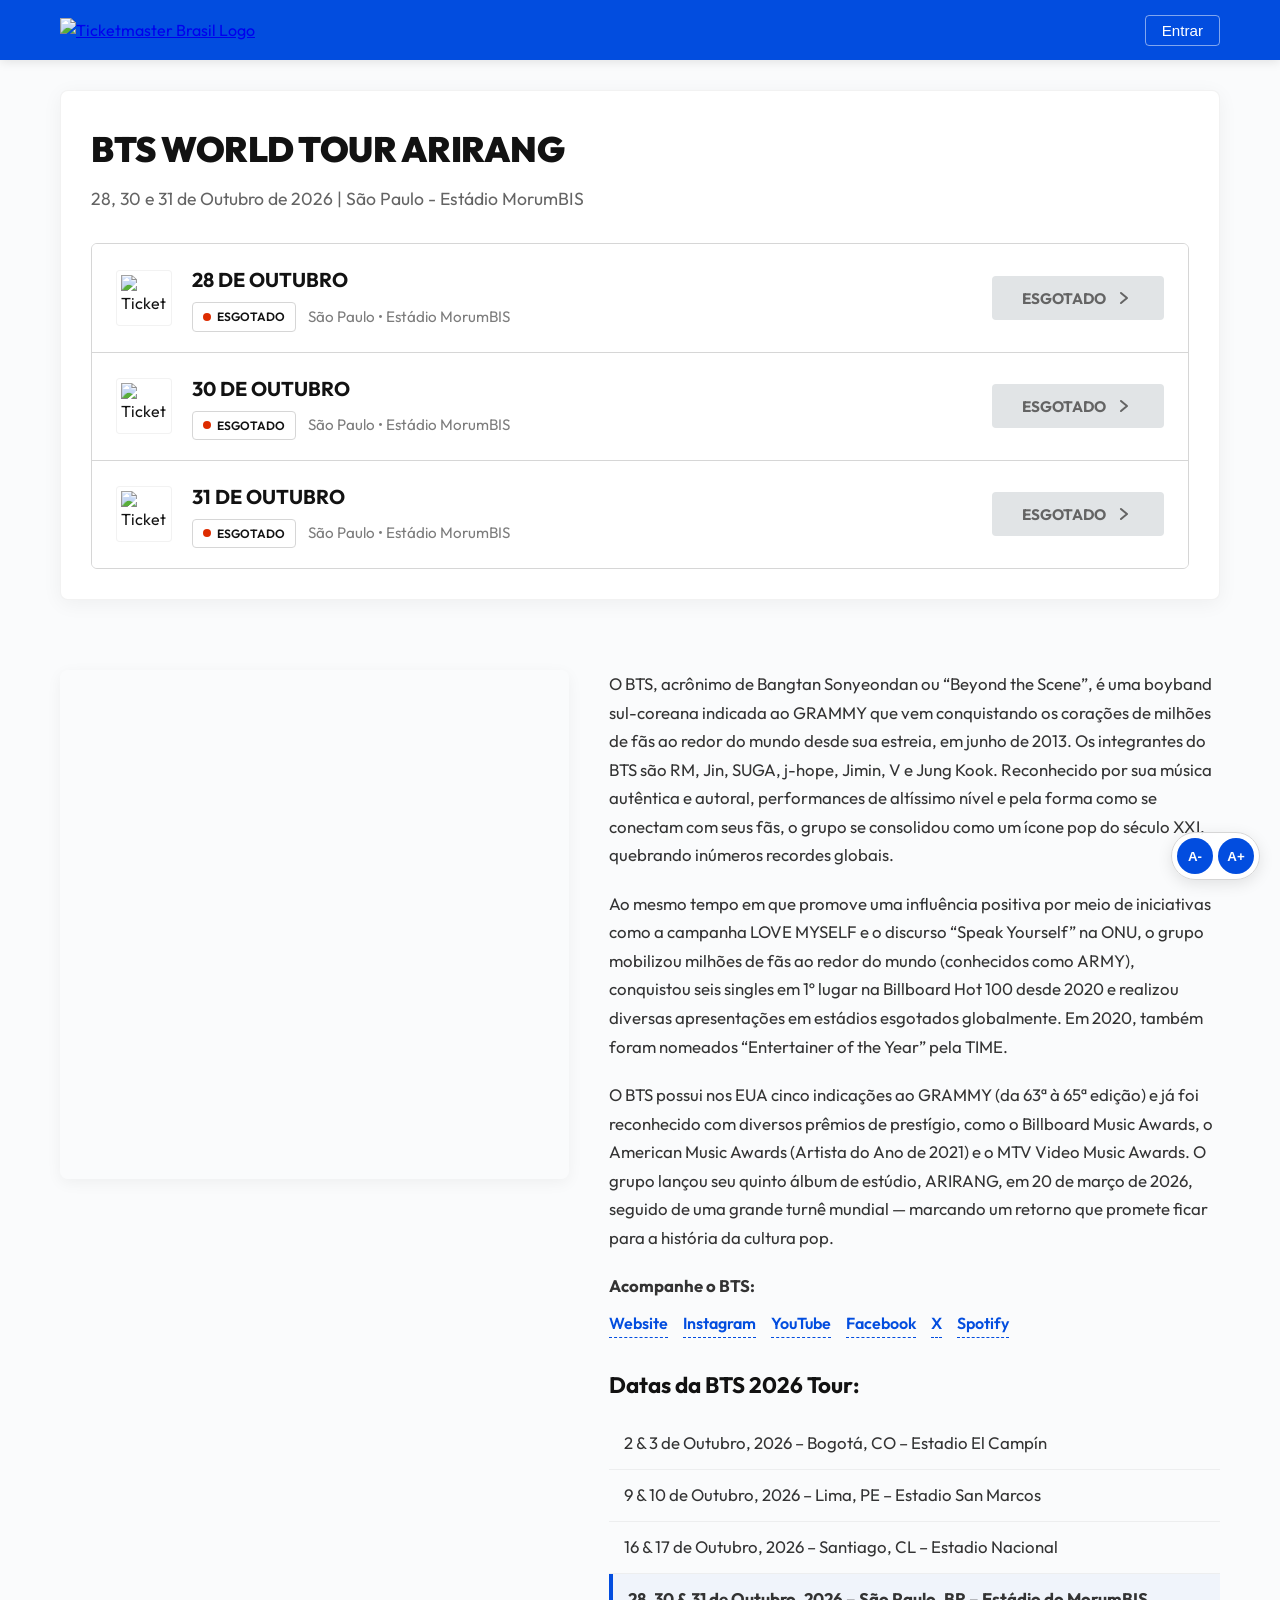
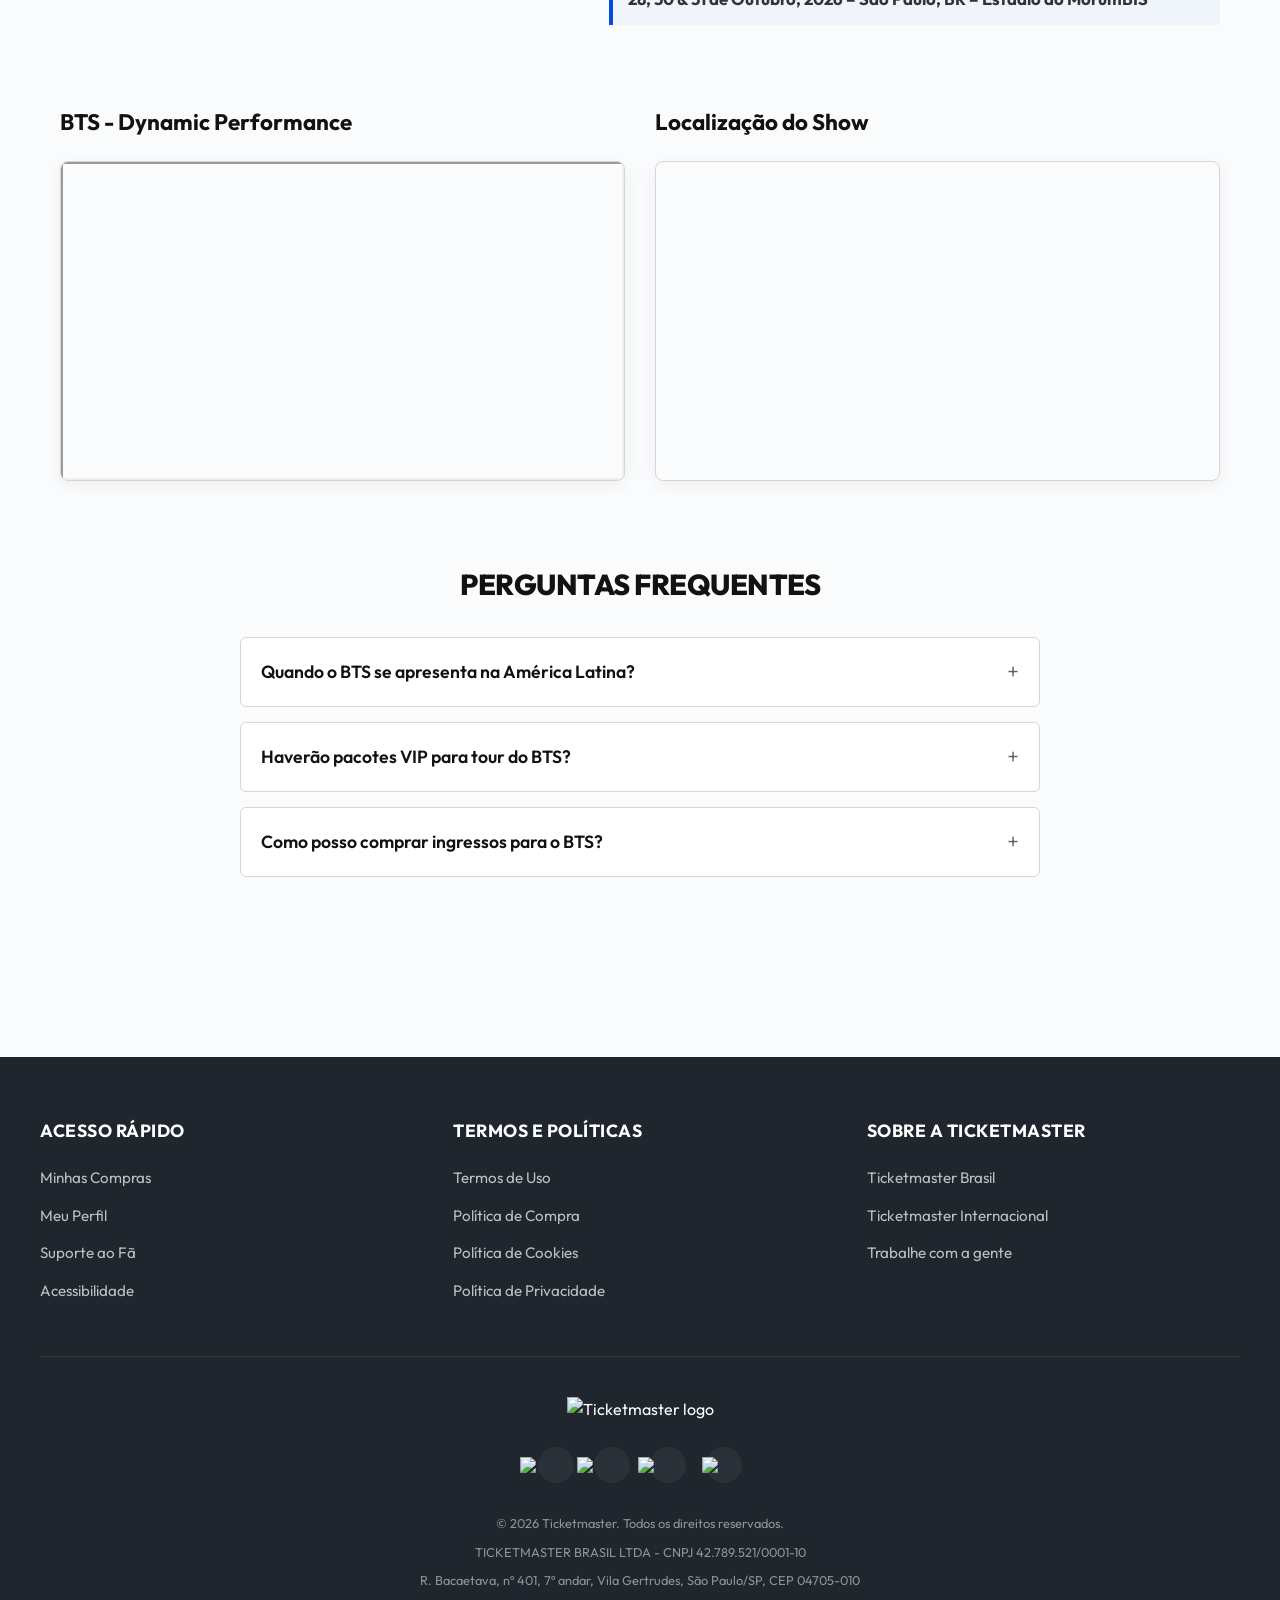
==== index.html @ 87b47aa3 "feat: clone Ticketmaster BTS Arirang page" ====
<!DOCTYPE html>
<html lang="pt">
<head>
  <meta charset="utf-8">
  <meta http-equiv="X-UA-Compatible" content="IE=edge">
  <meta name="viewport" content="width=device-width, initial-scale=1">
  <link rel="icon" sizes="196x196" href="https://cdn.getcrowder.com/images/c1ade2d9-b2d1-484a-b163-0e5509e00144-favicon-32x32.png?w=196">
  <meta name="robots" content="index,follow"/>
  <meta name="twitter:card" content="summary_large_image"/>
  <meta name="twitter:title" content="BTS WORLD TOUR ARIRANG | Ticketmaster Brasil Clone"/>
  <meta name="twitter:description" content="28, 30 e 31 de Outubro de 2026 - MorumBis, São Paulo"/>
  <meta property="og:image" content="https://cdn.getcrowder.com/images/03316baa-fac1-4f23-b152-b36a5dd1e52c-bts640x640.gif"/>
  <meta property="og:title" content="BTS WORLD TOUR ARIRANG | Ticketmaster Brasil Clone"/>
  <meta property="og:url" content="https://www.ticketmaster.com.br/event/bts-world-tour-arirang"/>
  <meta property="og:site_name" content="Ticketmaster Brasil"/>
  <meta property="og:type" content="website"/>
  <meta property="og:description" content="Compre seus ingressos para BTS WORLD TOUR ARIRANG em São Paulo. 28, 30 e 31 de Outubro de 2026."/>
  
  <title>BTS WORLD TOUR ARIRANG | Ticketmaster Brasil</title>
  
  <!-- CSS Stylesheets -->
  <link rel="stylesheet" href="styles.css">
  
  <!-- Fonts -->
  <link rel="preconnect" href="https://fonts.googleapis.com">
  <link rel="preconnect" href="https://fonts.gstatic.com" crossorigin>
  <link href="https://fonts.googleapis.com/css2?family=Outfit:wght@300;400;500;600;700;900&display=swap" rel="stylesheet">
</head>
<body id="Event">
  <!-- Skip link for accessibility -->
  <a href="#container" class="skip-link">Pular para o conteúdo principal</a>
  
  <!-- Accessibility Resizer Widget -->
  <div class="accessibility-widget" role="region" aria-label="Acessibilidade">
    <button title="Diminuir texto" id="decreaseFontSize" aria-label="Diminuir tamanho da fonte">A-</button>
    <button title="Aumentar texto" id="increaseFontSize" aria-label="Aumentar tamanho da fonte">A+</button>
  </div>

  <!-- Header -->
  <header class="navbar-header">
    <nav class="navbar" role="navigation">
      <div class="navbar-container">
        <a class="navbar-logo-link" href="/">
          <img class="logo-light" src="https://cdn.getcrowder.com/images/46b77c52-6acd-425b-985f-c036a9dcbf90-ticketmaster.svg?w=300" alt="Ticketmaster Brasil Logo">
        </a>
        
        <div class="user-menu">
          <button id="login_button" class="btn-login" aria-label="Login">Entrar</button>
        </div>
      </div>
    </nav>
  </header>

  <!-- Main Container -->
  <main id="container" class="main-content">
    <div class="event-wrapper">
      
      <!-- Event Hero Banner -->
      <section class="event-banner" aria-label="Banner do Evento">
        <picture>
          <source media="(max-width: 768px)" srcset="https://cdn.getcrowder.com/images/dff8e041-b489-44d5-bbad-49411dbba93a-bts768x768.gif">
          <img class="hero-image" src="https://cdn.getcrowder.com/images/1cc6881c-8a6d-4c11-9b42-d0122e737e45-bts1920x720landing.gif" alt="BTS WORLD TOUR ARIRANG Banner" loading="eager">
        </picture>
      </section>

      <!-- Ticket purchase section -->
      <section class="ticket-purchase-container" aria-label="Ingressos do Evento">
        <div class="ticket-box">
          <h1 class="event-main-title">BTS WORLD TOUR ARIRANG</h1>
          <p class="event-sub-details">28, 30 e 31 de Outubro de 2026 | São Paulo - Estádio MorumBIS</p>
          
          <div class="tmpe-container">
            <!-- Desktop tickets view -->
            <div class="tmpe-desktop-view">
              <!-- Show 28 Oct -->
              <div class="tmpe-ticket-item">
                <div class="tmpe-logo-container">
                  <img class="tmpe-logo-img" src="https://prod-assets.tmlat.com/Tk_general_c73b9c007f.svg" alt="Ticketmaster logo">
                </div>
                <div class="tmpe-info-container">
                  <h2 class="tmpe-ticket-title">28 DE OUTUBRO</h2>
                  <div class="tmpe-status-container">
                    <span class="tmpe-status-badge badge-soldout">
                      <span class="tmpe-status-dot dot-soldout"></span>
                      Esgotado
                    </span>
                    <span class="tmpe-date-text">São Paulo • Estádio MorumBIS</span>
                  </div>
                </div>
                <button class="tmpe-link-details btn-soldout" data-date="28 de Outubro">
                  ESGOTADO
                  <svg width="20" height="20" viewBox="0 0 20 20" fill="none" stroke="currentColor">
                    <polyline points="7 5 13 10 7 15" stroke-width="2" stroke-linecap="round" stroke-linejoin="round"/>
                  </svg>
                </button>
              </div>

              <!-- Show 30 Oct -->
              <div class="tmpe-ticket-item">
                <div class="tmpe-logo-container">
                  <img class="tmpe-logo-img" src="https://prod-assets.tmlat.com/Tk_general_c73b9c007f.svg" alt="Ticketmaster logo">
                </div>
                <div class="tmpe-info-container">
                  <h2 class="tmpe-ticket-title">30 DE OUTUBRO</h2>
                  <div class="tmpe-status-container">
                    <span class="tmpe-status-badge badge-soldout">
                      <span class="tmpe-status-dot dot-soldout"></span>
                      Esgotado
                    </span>
                    <span class="tmpe-date-text">São Paulo • Estádio MorumBIS</span>
                  </div>
                </div>
                <button class="tmpe-link-details btn-soldout" data-date="30 de Outubro">
                  ESGOTADO
                  <svg width="20" height="20" viewBox="0 0 20 20" fill="none" stroke="currentColor">
                    <polyline points="7 5 13 10 7 15" stroke-width="2" stroke-linecap="round" stroke-linejoin="round"/>
                  </svg>
                </button>
              </div>

              <!-- Show 31 Oct -->
              <div class="tmpe-ticket-item">
                <div class="tmpe-logo-container">
                  <img class="tmpe-logo-img" src="https://prod-assets.tmlat.com/Tk_general_c73b9c007f.svg" alt="Ticketmaster logo">
                </div>
                <div class="tmpe-info-container">
                  <h2 class="tmpe-ticket-title">31 DE OUTUBRO</h2>
                  <div class="tmpe-status-container">
                    <span class="tmpe-status-badge badge-soldout">
                      <span class="tmpe-status-dot dot-soldout"></span>
                      Esgotado
                    </span>
                    <span class="tmpe-date-text">São Paulo • Estádio MorumBIS</span>
                  </div>
                </div>
                <button class="tmpe-link-details btn-soldout" data-date="31 de Outubro">
                  ESGOTADO
                  <svg width="20" height="20" viewBox="0 0 20 20" fill="none" stroke="currentColor">
                    <polyline points="7 5 13 10 7 15" stroke-width="2" stroke-linecap="round" stroke-linejoin="round"/>
                  </svg>
                </button>
              </div>
            </div>

            <!-- Mobile tickets view -->
            <div class="tmpe-mobile-view">
              <!-- Show 28 Oct -->
              <div class="tmpe-ticket-item">
                <a class="tmpe-ticket-link" href="#" data-date="28 de Outubro">
                  <div class="tmpe-logo-container">
                    <img class="tmpe-logo-img" src="https://prod-assets.tmlat.com/Tk_general_c73b9c007f.svg" alt="Ticketmaster logo">
                  </div>
                  <div class="tmpe-info-container">
                    <h2 class="tmpe-ticket-title">28 DE OUTUBRO</h2>
                    <div class="tmpe-status-container">
                      <span class="tmpe-date-text">São Paulo • Estádio MorumBIS</span>
                      <span class="tmpe-status-badge badge-soldout">
                        <span class="tmpe-status-dot dot-soldout"></span>
                        Esgotado
                      </span>
                    </div>
                  </div>
                  <div class="tmpe-link-mobile">
                    <svg width="24" height="24" viewBox="0 0 24 24" fill="none" stroke="white" stroke-width="2" stroke-linecap="round" stroke-linejoin="round">
                      <polyline points="9 18 15 12 9 6"/>
                    </svg>
                  </div>
                </a>
              </div>

              <!-- Show 30 Oct -->
              <div class="tmpe-ticket-item">
                <a class="tmpe-ticket-link" href="#" data-date="30 de Outubro">
                  <div class="tmpe-logo-container">
                    <img class="tmpe-logo-img" src="https://prod-assets.tmlat.com/Tk_general_c73b9c007f.svg" alt="Ticketmaster logo">
                  </div>
                  <div class="tmpe-info-container">
                    <h2 class="tmpe-ticket-title">30 DE OUTUBRO</h2>
                    <div class="tmpe-status-container">
                      <span class="tmpe-date-text">São Paulo • Estádio MorumBIS</span>
                      <span class="tmpe-status-badge badge-soldout">
                        <span class="tmpe-status-dot dot-soldout"></span>
                        Esgotado
                      </span>
                    </div>
                  </div>
                  <div class="tmpe-link-mobile">
                    <svg width="24" height="24" viewBox="0 0 24 24" fill="none" stroke="white" stroke-width="2" stroke-linecap="round" stroke-linejoin="round">
                      <polyline points="9 18 15 12 9 6"/>
                    </svg>
                  </div>
                </a>
              </div>

              <!-- Show 31 Oct -->
              <div class="tmpe-ticket-item">
                <a class="tmpe-ticket-link" href="#" data-date="31 de Outubro">
                  <div class="tmpe-logo-container">
                    <img class="tmpe-logo-img" src="https://prod-assets.tmlat.com/Tk_general_c73b9c007f.svg" alt="Ticketmaster logo">
                  </div>
                  <div class="tmpe-info-container">
                    <h2 class="tmpe-ticket-title">31 DE OUTUBRO</h2>
                    <div class="tmpe-status-container">
                      <span class="tmpe-date-text">São Paulo • Estádio MorumBIS</span>
                      <span class="tmpe-status-badge badge-soldout">
                        <span class="tmpe-status-dot dot-soldout"></span>
                        Esgotado
                      </span>
                    </div>
                  </div>
                  <div class="tmpe-link-mobile">
                    <svg width="24" height="24" viewBox="0 0 24 24" fill="none" stroke="white" stroke-width="2" stroke-linecap="round" stroke-linejoin="round">
                      <polyline points="9 18 15 12 9 6"/>
                    </svg>
                  </div>
                </a>
              </div>
            </div>
          </div>
        </div>
      </section>

      <!-- Event description & secondary banner -->
      <section class="event-details-section">
        <div class="details-content-grid">
          <!-- BTS Banner Illustration -->
          <div class="details-banner-wrapper">
            <picture>
              <source media="(max-width: 768px)" srcset="https://cdn.getcrowder.com/images/f943d2cc-4b9e-4939-835b-0176908ae260-btsmobile.png">
              <img class="details-banner-img" src="https://cdn.getcrowder.com/images/b9865031-e0ec-42c0-8fd3-08d3c72d817d-btsdesktop.png" alt="BTS Promotion Graphic" loading="lazy">
            </picture>
          </div>
          
          <!-- Text Biography Section -->
          <div class="details-bio-wrapper">
            <p>O BTS, acrônimo de Bangtan Sonyeondan ou “Beyond the Scene”, é uma boyband sul-coreana indicada ao GRAMMY que vem conquistando os corações de milhões de fãs ao redor do mundo desde sua estreia, em junho de 2013. Os integrantes do BTS são RM, Jin, SUGA, j-hope, Jimin, V e Jung Kook. Reconhecido por sua música autêntica e autoral, performances de altíssimo nível e pela forma como se conectam com seus fãs, o grupo se consolidou como um ícone pop do século XXI, quebrando inúmeros recordes globais.</p>
            <p>Ao mesmo tempo em que promove uma influência positiva por meio de iniciativas como a campanha LOVE MYSELF e o discurso “Speak Yourself” na ONU, o grupo mobilizou milhões de fãs ao redor do mundo (conhecidos como ARMY), conquistou seis singles em 1º lugar na Billboard Hot 100 desde 2020 e realizou diversas apresentações em estádios esgotados globalmente. Em 2020, também foram nomeados “Entertainer of the Year” pela TIME.</p>
            <p>O BTS possui nos EUA cinco indicações ao GRAMMY (da 63ª à 65ª edição) e já foi reconhecido com diversos prêmios de prestígio, como o Billboard Music Awards, o American Music Awards (Artista do Ano de 2021) e o MTV Video Music Awards. O grupo lançou seu quinto álbum de estúdio, ARIRANG, em 20 de março de 2026, seguido de uma grande turnê mundial — marcando um retorno que promete ficar para a história da cultura pop.</p>
            
            <p class="social-links-title"><strong>Acompanhe o BTS:</strong></p>
            <div class="bts-social-links">
              <a href="https://ibighit.com/bts/eng/" target="_blank" rel="noopener">Website</a>
              <a href="https://www.instagram.com/bts.bighitofficial/" target="_blank" rel="noopener">Instagram</a>
              <a href="https://www.youtube.com/user/BANGTANTV" target="_blank" rel="noopener">YouTube</a>
              <a href="https://www.facebook.com/bangtan.official" target="_blank" rel="noopener">Facebook</a>
              <a href="https://x.com/BTS_bighit" target="_blank" rel="noopener">X</a>
              <a href="https://open.spotify.com/artist/3Nrfpe0tUJi4K4DXYWgMUX" target="_blank" rel="noopener">Spotify</a>
            </div>
            
            <h3 class="tour-dates-header"><strong>Datas da BTS 2026 Tour:</strong></h3>
            <ul class="tour-dates-list">
              <li>2 &amp; 3 de Outubro, 2026 – Bogotá, CO – Estadio El Campín</li>
              <li>9 &amp; 10 de Outubro, 2026 – Lima, PE – Estadio San Marcos</li>
              <li>16 &amp; 17 de Outubro, 2026 – Santiago, CL – Estadio Nacional</li>
              <li class="highlighted-date"><strong>28, 30 &amp; 31 de Outubro, 2026 – São Paulo, BR – Estádio do MorumBIS</strong></li>
            </ul>
          </div>
        </div>
      </section>

      <!-- Video & Map Embed -->
      <section class="media-section">
        <div class="media-grid">
          <!-- Youtube Embed simulated / video container -->
          <div class="video-container">
            <h2 class="section-title">BTS - Dynamic Performance</h2>
            <div class="iframe-wrapper">
              <!-- Placeholder or simulated clean embedding -->
              <iframe src="https://www.youtube.com/embed/gdZLi9oWNZg" title="BTS Official Video" allowfullscreen loading="lazy"></iframe>
            </div>
          </div>
          
          <!-- Google Maps Embed -->
          <div class="map-container">
            <h2 class="section-title">Localização do Show</h2>
            <div class="iframe-wrapper">
              <iframe src="https://www.google.com/maps/embed?pb=!1m18!1m12!1m3!1d3656.0928476179342!2d-46.722614323913!3d-23.60100286305125!2m3!1f0!2f0!3f0!3m2!1i1024!2i768!4f13.1!3m3!1m2!1s0x94ce56c31b1fe649%3A0x7d134f4dfc6618c2!2sEst%C3%A1dio%20MorumBIS!5e0!3m2!1spt-BR!2sbr!4v1774546682954!5m2!1spt-BR!2sbr" style="border:0;" allowfullscreen="" loading="lazy" referrerpolicy="no-referrer-when-downgrade" title="Mapa do Estádio MorumBIS"></iframe>
            </div>
          </div>
        </div>
      </section>

      <!-- FAQ Section -->
      <section class="faq-section">
        <h2 class="block-title">PERGUNTAS FREQUENTES</h2>
        
        <div class="faq-accordion">
          <details class="faq-item">
            <summary class="faq-question">Quando o BTS se apresenta na América Latina?</summary>
            <div class="faq-answer">
              <p>O BTS iniciará a etapa latino-americana de sua turnê mundial 2026 em 2 de outubro de 2026, com um show em Bogotá, Colômbia. A turnê pela região será encerrada no fim do mês com três apresentações em São Paulo.</p>
            </div>
          </details>

          <details class="faq-item">
            <summary class="faq-question">Haverão pacotes VIP para tour do BTS?</summary>
            <div class="faq-answer">
              <p>Sim. Os ARMY terão a oportunidade de adquirir pacotes VIP mediante a disponibilidade para a tour do BTS. Os benefícios incluem:</p>
              <h4 class="vip-sub-title">LATIN AMERICA SOUNDCHECK VIP PACKAGE</h4>
              <p>O valor do Soundcheck Pacote VIP é composto por um ingresso do tipo inteira ou meia-entrada* do setor Pista e os Serviços VIP** oferecidos.</p>
              <p><strong>DESCRIÇÃO DOS SERVIÇOS DO VIP:</strong></p>
              <ul>
                <li>Entrada antecipada no local do evento</li>
                <li>Um ingresso de pista</li>
                <li>Acesso ao soundcheck pré-show do BTS</li>
                <li>Brinde VIP exclusivo</li>
                <li>Credencial VIP com cordão</li>
                <li>Oportunidade de comprar merchandising da turnê antes do show</li>
                <li>Check-in exclusivo e equipe dedicada de atendimento VIP no local</li>
              </ul>
              <p class="faq-note"><em>*O benefício da meia-entrada é aplicado exclusivamente sobre o valor do ingresso que dá acesso ao evento. De acordo com a legislação vigente, esse desconto não se estende aos valores correspondentes a serviços adicionais, como os que compõem os Pacotes VIP.</em></p>
              <p class="faq-note"><em>**Para compras do show BTS WORLD TOUR ARIRANG através do site da Ticketmaster, a taxa de serviço do evento é aplicada sobre o valor do ingresso; verifique no ato da compra a taxa de serviço vigente, informada na página do evento. Para compras realizadas na Bilheteria Oficial, não haverá a cobrança da Taxa de Serviço.</em></p>
            </div>
          </details>

          <details class="faq-item">
            <summary class="faq-question">Como posso comprar ingressos para o BTS?</summary>
            <div class="faq-answer">
              <p>Os ingressos para a BTS WORLD TOUR ‘ARIRANG’ na América Latina estarão disponíveis através do site da Ticketmaster. Membros do ARMY MEMBERSHIP (GLOBAL) podem se registrar para participar da pré-venda, que irá ocorrer na terça-feira, 7 de abril, e para alguns shows na quarta-feira, 8 de abril.</p>
              <p>Para acessar a ARMY MEMBERSHIP PRESALE, você precisa ser membro ativo do ARMY MEMBERSHIP (GLOBAL) e ter se registrado para a pré-venda no Weverse até quinta-feira, 2 de abril, às 4PM (BRT).</p>
              <p>O seu ARMY MEMBERSHIP NUMBER (o número do ARMY MEMBERSHIP possui 9 dígitos e começa com BA) irá funcionar como seu código de pré-venda somente se você tiver se cadastrado com sucesso para esta pré-venda no Weverse dentro do prazo estipulado. Certifique-se de que você possua uma conta ativa na Ticketmaster no país para o qual você pretende comprar ingressos.</p>
            </div>
          </details>
        </div>
      </section>
    </div>
  </main>

  <!-- Footer -->
  <footer class="footer-section">
    <div class="footer-container">
      <div class="footer-grid">
        <div class="footer-column">
          <h3>Acesso Rápido</h3>
          <ul>
            <li><a href="#">Minhas Compras</a></li>
            <li><a href="#">Meu Perfil</a></li>
            <li><a href="https://help.ticketmaster.com.br/hc/pt-br" target="_blank" rel="noopener">Suporte ao Fã</a></li>
            <li><a href="#" target="_blank">Acessibilidade</a></li>
          </ul>
        </div>
        
        <div class="footer-column">
          <h3>Termos e Políticas</h3>
          <ul>
            <li><a href="#" target="_blank">Termos de Uso</a></li>
            <li><a href="#" target="_blank">Política de Compra</a></li>
            <li><a href="https://privacy.ticketmaster.com.br/pt/cookie-policy" target="_blank" rel="noopener">Política de Cookies</a></li>
            <li><a href="https://privacy.ticketmaster.com.br/pt/privacy-policy" target="_blank" rel="noopener">Política de Privacidade</a></li>
          </ul>
        </div>
        
        <div class="footer-column">
          <h3>Sobre a Ticketmaster</h3>
          <ul>
            <li><a href="https://business.ticketmaster.com.br/pt/" target="_blank" rel="noopener">Ticketmaster Brasil</a></li>
            <li><a href="https://business.ticketmaster.com.br/pt/nossa-historia/" target="_blank" rel="noopener">Ticketmaster Internacional</a></li>
            <li><a href="https://www.linkedin.com/company/ticketmasterBR" target="_blank" rel="noopener">Trabalhe com a gente</a></li>
          </ul>
        </div>
      </div>
      
      <hr class="footer-divider">
      
      <div class="footer-bottom">
        <div class="footer-logo-row">
          <img class="footer-logo" src="https://cdn.boletius.com/ticketmaster/ticketmaster-logo_white.png" alt="Ticketmaster logo">
        </div>
        <div class="footer-social-row">
          <a aria-label="Instagram" href="https://www.instagram.com/ticketmasterBR/" target="_blank" rel="noopener"><img alt="Instagram" src="https://cdn.boletius.com/images/1643379600508-instagram.png"></a>
          <a aria-label="Facebook" href="https://www.facebook.com/ticketmasterbr" target="_blank" rel="noopener"><img alt="Facebook" src="https://cdn.boletius.com/images/1643379516372-facebook.png"></a>
          <a aria-label="LinkedIn" href="https://www.linkedin.com/company/ticketmasterBR" target="_blank" rel="noopener"><img alt="LinkedIn" src="https://cdn.boletius.com/images/1643379625842-linkedin.png"></a>
          <a aria-label="Tiktok" href="https://www.tiktok.com/@ticketmasterbr" target="_blank" rel="noopener"><img alt="Tiktok" src="https://cdn.getcrowder.com/images/1691588331940-null-l-tiktok.png"></a>
        </div>
        <div class="footer-legal">
          <p>&copy; 2026 Ticketmaster. Todos os direitos reservados.</p>
          <p>TICKETMASTER BRASIL LTDA - CNPJ 42.789.521/0001-10</p>
          <p>R. Bacaetava, nº 401, 7º andar, Vila Gertrudes, São Paulo/SP, CEP 04705-010</p>
        </div>
      </div>
    </div>
  </footer>

  <!-- Modal for Simulation Interaction -->
  <div id="simulation-modal" class="modal" aria-hidden="true" role="dialog">
    <div class="modal-dialog">
      <div class="modal-content">
        <div class="modal-header">
          <h2 id="modal-title">Simulação de Ingressos</h2>
          <button class="close-modal" id="close-modal-btn" aria-label="Fechar Modal">&times;</button>
        </div>
        <div class="modal-body">
          <p id="modal-show-date"></p>
          <div class="simulation-alert">
            <svg class="alert-icon" viewBox="0 0 24 24" fill="none" stroke="currentColor" stroke-width="2">
              <circle cx="12" cy="12" r="10"></circle>
              <line x1="12" y1="8" x2="12" y2="12"></line>
              <line x1="12" y1="16" x2="12.01" y2="16"></line>
            </svg>
            <p><strong>Aviso Importante:</strong> Esta página é um clone demonstrativo de portfólio. Não há venda real de ingressos neste site.</p>
          </div>
          <div class="ticket-status-check">
            <p class="status-big-text text-soldout">ESGOTADO</p>
            <p>Todos os ingressos para este setor foram vendidos. Fique atento aos canais oficiais da Ticketmaster Brasil para possíveis lotes extras.</p>
          </div>
        </div>
        <div class="modal-footer">
          <button class="btn-primary" id="btn-modal-ok">Voltar</button>
        </div>
      </div>
    </div>
  </div>

  <script src="script.js"></script>
</body>
</html>
---- styles.css ----
/* Design System & Styling Tokens */
:root {
  --primary-color: #024DDF;
  --primary-hover: #0035A0;
  --secondary-color: #1f262d;
  --bg-color: #FAFBFC;
  --card-bg: #FFFFFF;
  --border-color: #D6D6D6;
  --text-dark: #121212;
  --text-gray: #646464;
  --text-light: #7D7D7D;
  --soldout-color: #DD2C00;
  --font-family: 'Outfit', 'Averta', 'Helvetica Neue', Helvetica, Arial, sans-serif;
  --transition-speed: 0.25s;
}

/* Reset and Base Styles */
* {
  margin: 0;
  padding: 0;
  box-sizing: border-box;
}

body {
  font-family: var(--font-family);
  background-color: var(--bg-color);
  color: var(--text-dark);
  line-height: 1.6;
  padding-top: 60px;
  overflow-x: hidden;
  -webkit-font-smoothing: antialiased;
}

/* Accessibility Skip Link */
.skip-link {
  position: absolute;
  top: -60px;
  left: 10px;
  background-color: var(--primary-color);
  color: #fff;
  padding: 10px 20px;
  z-index: 1000;
  text-decoration: none;
  border-radius: 4px;
  transition: top var(--transition-speed) ease;
}

.skip-link:focus {
  top: 10px;
}

/* Accessibility Resizer Widget */
.accessibility-widget {
  position: fixed;
  bottom: 20px;
  right: 20px;
  background: rgba(255, 255, 255, 0.85);
  backdrop-filter: blur(10px);
  border: 1px solid var(--border-color);
  border-radius: 30px;
  padding: 5px;
  display: flex;
  gap: 5px;
  box-shadow: 0 4px 15px rgba(0, 0, 0, 0.1);
  z-index: 999;
}

.accessibility-widget button {
  background: var(--primary-color);
  color: white;
  border: none;
  width: 36px;
  height: 36px;
  border-radius: 50%;
  font-weight: bold;
  cursor: pointer;
  transition: background var(--transition-speed) ease, transform 0.1s ease;
}

.accessibility-widget button:hover {
  background: var(--primary-hover);
  transform: scale(1.05);
}

.accessibility-widget button:active {
  transform: scale(0.95);
}

/* Navigation Header */
.navbar-header {
  position: fixed;
  top: 0;
  left: 0;
  right: 0;
  height: 60px;
  background-color: var(--primary-color);
  box-shadow: 0 2px 10px rgba(0, 0, 0, 0.1);
  z-index: 990;
}

.navbar {
  max-width: 1200px;
  margin: 0 auto;
  height: 100%;
  padding: 0 20px;
}

.navbar-container {
  display: flex;
  justify-content: space-between;
  align-items: center;
  height: 100%;
}

.navbar-logo-link {
  display: flex;
  align-items: center;
  height: 100%;
}

.logo-light {
  height: 25px;
}

.user-menu {
  display: flex;
  align-items: center;
}

.btn-login {
  background: transparent;
  color: white;
  border: 1px solid rgba(255, 255, 255, 0.5);
  border-radius: 4px;
  padding: 6px 16px;
  font-size: 0.95rem;
  font-weight: 500;
  cursor: pointer;
  transition: all var(--transition-speed) ease;
}

.btn-login:hover {
  background: rgba(255, 255, 255, 0.1);
  border-color: white;
}

/* Main content wrapper */
.main-content {
  width: 100%;
}

.event-wrapper {
  max-width: 1200px;
  margin: 0 auto;
  padding-bottom: 80px;
}

/* Hero Banner */
.event-banner {
  width: 100%;
  overflow: hidden;
  background-color: #000;
  display: flex;
  justify-content: center;
}

.hero-image {
  width: 100%;
  display: block;
  object-fit: cover;
  max-height: 450px;
}

/* Ticket Purchase Section */
.ticket-purchase-container {
  padding: 30px 20px;
}

.ticket-box {
  background: var(--card-bg);
  border-radius: 8px;
  box-shadow: 0 4px 20px rgba(0, 0, 0, 0.05);
  border: 1px solid rgba(0, 0, 0, 0.05);
  padding: 30px;
}

.event-main-title {
  font-size: 2.2rem;
  font-weight: 900;
  color: var(--text-dark);
  margin-bottom: 8px;
  letter-spacing: -0.5px;
}

.event-sub-details {
  font-size: 1.1rem;
  color: var(--text-gray);
  margin-bottom: 30px;
}

/* Ticket Items Container */
.tmpe-container {
  display: flex;
  flex-direction: column;
  border: 1px solid var(--border-color);
  border-radius: 6px;
  overflow: hidden;
}

/* Ticket list views */
.tmpe-desktop-view {
  display: block;
}

.tmpe-mobile-view {
  display: none;
}

/* Single Ticket Row */
.tmpe-ticket-item {
  display: flex;
  align-items: center;
  justify-content: space-between;
  padding: 20px 24px;
  background: #fff;
  border-bottom: 1px solid var(--border-color);
  transition: background-color var(--transition-speed) ease;
  gap: 20px;
}

.tmpe-ticket-item:last-child {
  border-bottom: none;
}

.tmpe-ticket-item:hover {
  background-color: #f7f9fa;
}

.tmpe-logo-container {
  width: 56px;
  height: 56px;
  border-radius: 4px;
  display: flex;
  align-items: center;
  justify-content: center;
  flex-shrink: 0;
  background: #fff;
  border: 1px solid rgba(0, 0, 0, 0.05);
}

.tmpe-logo-img {
  width: 100%;
  height: 100%;
  object-fit: contain;
  padding: 4px;
}

.tmpe-info-container {
  flex: 1;
}

.tmpe-ticket-title {
  font-size: 1.25rem;
  font-weight: 700;
  color: var(--text-dark);
  margin-bottom: 6px;
}

.tmpe-status-container {
  display: flex;
  align-items: center;
  gap: 12px;
}

.tmpe-status-badge {
  display: inline-flex;
  align-items: center;
  gap: 6px;
  border: 1px solid var(--border-color);
  border-radius: 4px;
  padding: 4px 10px;
  font-size: 0.75rem;
  font-weight: 600;
  text-transform: uppercase;
  color: var(--text-dark);
}

.tmpe-status-dot {
  width: 8px;
  height: 8px;
  border-radius: 50%;
  display: inline-block;
}

.dot-soldout {
  background: var(--soldout-color);
}

.tmpe-date-text {
  font-size: 0.95rem;
  color: var(--text-light);
}

/* Soldout State Button */
.tmpe-link-details {
  font-family: var(--font-family);
  background: #e1e4e6;
  color: var(--text-gray);
  border: none;
  border-radius: 4px;
  padding: 12px 30px;
  font-size: 0.95rem;
  font-weight: 700;
  display: inline-flex;
  align-items: center;
  gap: 8px;
  cursor: pointer;
  transition: all var(--transition-speed) ease;
}

.tmpe-link-details svg {
  transition: transform var(--transition-speed) ease;
}

.tmpe-link-details:hover {
  background: #d4d7d9;
}

.tmpe-link-details:hover svg {
  transform: translateX(4px);
}

/* Details Section Grid */
.event-details-section {
  padding: 40px 20px;
}

.details-content-grid {
  display: grid;
  grid-template-columns: 1fr 1.2fr;
  gap: 40px;
  align-items: start;
}

.details-banner-wrapper {
  width: 100%;
  border-radius: 8px;
  overflow: hidden;
  box-shadow: 0 4px 15px rgba(0, 0, 0, 0.05);
}

.details-banner-img {
  width: 100%;
  height: auto;
  display: block;
}

.details-bio-wrapper {
  color: #333;
}

.details-bio-wrapper p {
  margin-bottom: 20px;
  font-size: 1.05rem;
  line-height: 1.7;
}

.social-links-title {
  margin-bottom: 10px !important;
}

.bts-social-links {
  display: flex;
  flex-wrap: wrap;
  gap: 15px;
  margin-bottom: 30px;
}

.bts-social-links a {
  color: var(--primary-color);
  text-decoration: none;
  font-weight: 600;
  transition: color var(--transition-speed) ease;
  border-bottom: 1px dashed var(--primary-color);
}

.bts-social-links a:hover {
  color: var(--primary-hover);
  border-bottom-style: solid;
}

.tour-dates-header {
  font-size: 1.4rem;
  margin: 30px 0 15px 0;
  color: var(--text-dark);
}

.tour-dates-list {
  list-style: none;
}

.tour-dates-list li {
  padding: 12px 15px;
  border-bottom: 1px solid rgba(0, 0, 0, 0.05);
  font-size: 1.05rem;
}

.tour-dates-list li.highlighted-date {
  background: rgba(2, 77, 223, 0.04);
  border-left: 4px solid var(--primary-color);
  border-bottom: none;
}

/* Media Section Grid (Video & Map) */
.media-section {
  padding: 40px 20px;
}

.media-grid {
  display: grid;
  grid-template-columns: 1fr 1fr;
  gap: 30px;
}

.section-title {
  font-size: 1.4rem;
  font-weight: 700;
  margin-bottom: 20px;
  color: var(--text-dark);
}

.iframe-wrapper {
  position: relative;
  width: 100%;
  padding-bottom: 56.25%; /* 16:9 Aspect Ratio */
  height: 0;
  border-radius: 8px;
  overflow: hidden;
  box-shadow: 0 4px 15px rgba(0, 0, 0, 0.05);
  border: 1px solid var(--border-color);
}

.iframe-wrapper iframe {
  position: absolute;
  top: 0;
  left: 0;
  width: 100%;
  height: 100%;
}

/* FAQ Accordion Section */
.faq-section {
  padding: 40px 20px;
}

.block-title {
  font-size: 1.8rem;
  font-weight: 800;
  margin-bottom: 30px;
  color: var(--text-dark);
  text-align: center;
  letter-spacing: -0.5px;
}

.faq-accordion {
  max-width: 800px;
  margin: 0 auto;
  display: flex;
  flex-direction: column;
  gap: 15px;
}

.faq-item {
  background: white;
  border: 1px solid var(--border-color);
  border-radius: 6px;
  overflow: hidden;
  transition: box-shadow var(--transition-speed) ease;
}

.faq-item[open] {
  box-shadow: 0 4px 15px rgba(0, 0, 0, 0.05);
}

.faq-question {
  padding: 20px;
  font-size: 1.1rem;
  font-weight: 600;
  cursor: pointer;
  list-style: none;
  position: relative;
  user-select: none;
}

.faq-question::-webkit-details-marker {
  display: none;
}

.faq-question::after {
  content: '+';
  position: absolute;
  right: 20px;
  top: 50%;
  transform: translateY(-50%);
  font-size: 1.4rem;
  font-weight: 300;
  color: var(--text-gray);
  transition: transform var(--transition-speed) ease;
}

.faq-item[open] .faq-question::after {
  content: '−';
}

.faq-answer {
  padding: 0 20px 20px 20px;
  color: var(--text-gray);
  border-top: 1px solid rgba(0, 0, 0, 0.03);
  font-size: 1rem;
}

.faq-answer p {
  margin-bottom: 15px;
}

.faq-answer p:last-child {
  margin-bottom: 0;
}

.vip-sub-title {
  font-weight: 700;
  margin: 20px 0 10px 0;
  color: var(--text-dark);
}

.faq-answer ul {
  padding-left: 20px;
  margin-bottom: 15px;
}

.faq-answer li {
  margin-bottom: 8px;
}

.faq-note {
  font-size: 0.85rem;
  margin-top: 15px;
  line-height: 1.5;
  color: var(--text-light);
}

/* Footer Section */
.footer-section {
  background-color: var(--secondary-color);
  color: white;
  padding: 60px 20px 40px 20px;
  margin-top: 60px;
}

.footer-container {
  max-width: 1200px;
  margin: 0 auto;
}

.footer-grid {
  display: grid;
  grid-template-columns: repeat(3, 1fr);
  gap: 40px;
  margin-bottom: 40px;
}

.footer-column h3 {
  font-size: 1.1rem;
  font-weight: 700;
  margin-bottom: 20px;
  text-transform: uppercase;
  letter-spacing: 0.5px;
}

.footer-column ul {
  list-style: none;
}

.footer-column li {
  margin-bottom: 12px;
}

.footer-column a {
  color: #fff;
  opacity: 0.7;
  text-decoration: none;
  font-size: 0.95rem;
  transition: opacity var(--transition-speed) ease;
}

.footer-column a:hover {
  opacity: 1;
}

.footer-divider {
  border: 0;
  height: 1px;
  background: rgba(255, 255, 255, 0.1);
  margin-bottom: 40px;
}

.footer-bottom {
  display: flex;
  flex-direction: column;
  align-items: center;
  text-align: center;
}

.footer-logo-row {
  margin-bottom: 25px;
}

.footer-logo {
  height: 25px;
}

.footer-social-row {
  display: flex;
  gap: 20px;
  margin-bottom: 30px;
}

.footer-social-row a {
  display: flex;
  align-items: center;
  justify-content: center;
  width: 36px;
  height: 36px;
  background: rgba(255, 255, 255, 0.05);
  border-radius: 50%;
  transition: background var(--transition-speed) ease;
}

.footer-social-row a:hover {
  background: rgba(255, 255, 255, 0.15);
}

.footer-social-row img {
  height: 16px;
}

.footer-legal {
  font-size: 0.8rem;
  color: rgba(255, 255, 255, 0.5);
  display: flex;
  flex-direction: column;
  gap: 8px;
}

/* Modal Implementation */
.modal {
  display: none; /* Hidden by default */
  position: fixed;
  top: 0;
  left: 0;
  width: 100%;
  height: 100%;
  background: rgba(0, 0, 0, 0.6);
  backdrop-filter: blur(4px);
  z-index: 1000;
  justify-content: center;
  align-items: center;
  opacity: 0;
  transition: opacity 0.3s ease;
}

.modal.show {
  display: flex;
  opacity: 1;
}

.modal-dialog {
  background: white;
  width: 90%;
  max-width: 500px;
  border-radius: 8px;
  overflow: hidden;
  box-shadow: 0 10px 30px rgba(0, 0, 0, 0.2);
  transform: translateY(-20px);
  transition: transform 0.3s ease;
}

.modal.show .modal-dialog {
  transform: translateY(0);
}

.modal-header {
  display: flex;
  justify-content: space-between;
  align-items: center;
  padding: 20px;
  border-bottom: 1px solid var(--border-color);
}

.modal-header h2 {
  font-size: 1.3rem;
  font-weight: 700;
}

.close-modal {
  background: none;
  border: none;
  font-size: 1.8rem;
  cursor: pointer;
  color: var(--text-gray);
  line-height: 1;
}

.modal-body {
  padding: 24px;
}

.simulation-alert {
  display: flex;
  gap: 12px;
  background: rgba(221, 44, 0, 0.05);
  border-left: 4px solid var(--soldout-color);
  padding: 15px;
  border-radius: 4px;
  margin: 15px 0;
}

.alert-icon {
  width: 24px;
  height: 24px;
  color: var(--soldout-color);
  flex-shrink: 0;
}

.ticket-status-check {
  text-align: center;
  padding: 15px 0 0 0;
}

.status-big-text {
  font-size: 1.8rem;
  font-weight: 900;
  margin-bottom: 10px;
}

.text-soldout {
  color: var(--soldout-color);
}

.modal-footer {
  padding: 15px 20px;
  border-top: 1px solid var(--border-color);
  display: flex;
  justify-content: flex-end;
}

.modal-footer button {
  padding: 10px 24px;
  border-radius: 4px;
  font-size: 0.95rem;
  font-weight: 600;
  cursor: pointer;
  border: none;
  background: var(--primary-color);
  color: white;
  transition: background var(--transition-speed) ease;
}

.modal-footer button:hover {
  background: var(--primary-hover);
}

/* Responsive Breakpoints */
@media (max-width: 992px) {
  .details-content-grid {
    grid-template-columns: 1fr;
    gap: 30px;
  }
  
  .media-grid {
    grid-template-columns: 1fr;
  }
}

@media (max-width: 768px) {
  body {
    padding-top: 50px;
  }
  
  .navbar-header {
    height: 50px;
  }

  .event-main-title {
    font-size: 1.8rem;
  }
  
  .ticket-box {
    padding: 15px;
  }
  
  /* Show Mobile lists, hide desktop list */
  .tmpe-desktop-view {
    display: none;
  }
  
  .tmpe-mobile-view {
    display: block;
    box-shadow: 0px 1px 4px 0px rgba(18, 18, 18, 0.15);
  }
  
  .tmpe-ticket-item {
    padding: 0;
    gap: 0;
    align-items: stretch;
    border-bottom: 1px solid var(--border-color);
  }
  
  .tmpe-ticket-link {
    display: flex;
    width: 100%;
    padding: 16px 12px;
    gap: 16px;
    align-items: center;
    text-decoration: none;
    color: inherit;
    cursor: pointer;
  }
  
  .tmpe-logo-container {
    width: 42px;
    height: 42px;
    border-radius: 3px;
  }
  
  .tmpe-ticket-title {
    font-size: 1.1rem;
    margin-bottom: 2px;
  }
  
  .tmpe-status-container {
    flex-direction: column;
    align-items: flex-start;
    gap: 4px;
  }
  
  .tmpe-date-text {
    font-size: 0.85rem;
  }
  
  .tmpe-status-badge {
    font-size: 0.7rem;
    padding: 2px 6px;
  }
  
  .tmpe-link-mobile {
    width: 36px;
    height: 36px;
    background: var(--primary-color);
    border-radius: 50%;
    display: flex;
    align-items: center;
    justify-content: center;
    flex-shrink: 0;
    transition: background var(--transition-speed) ease;
  }
  
  .tmpe-ticket-link:hover .tmpe-link-mobile {
    background: var(--primary-hover);
  }
  
  .footer-grid {
    grid-template-columns: 1fr;
    gap: 30px;
    text-align: center;
  }
}
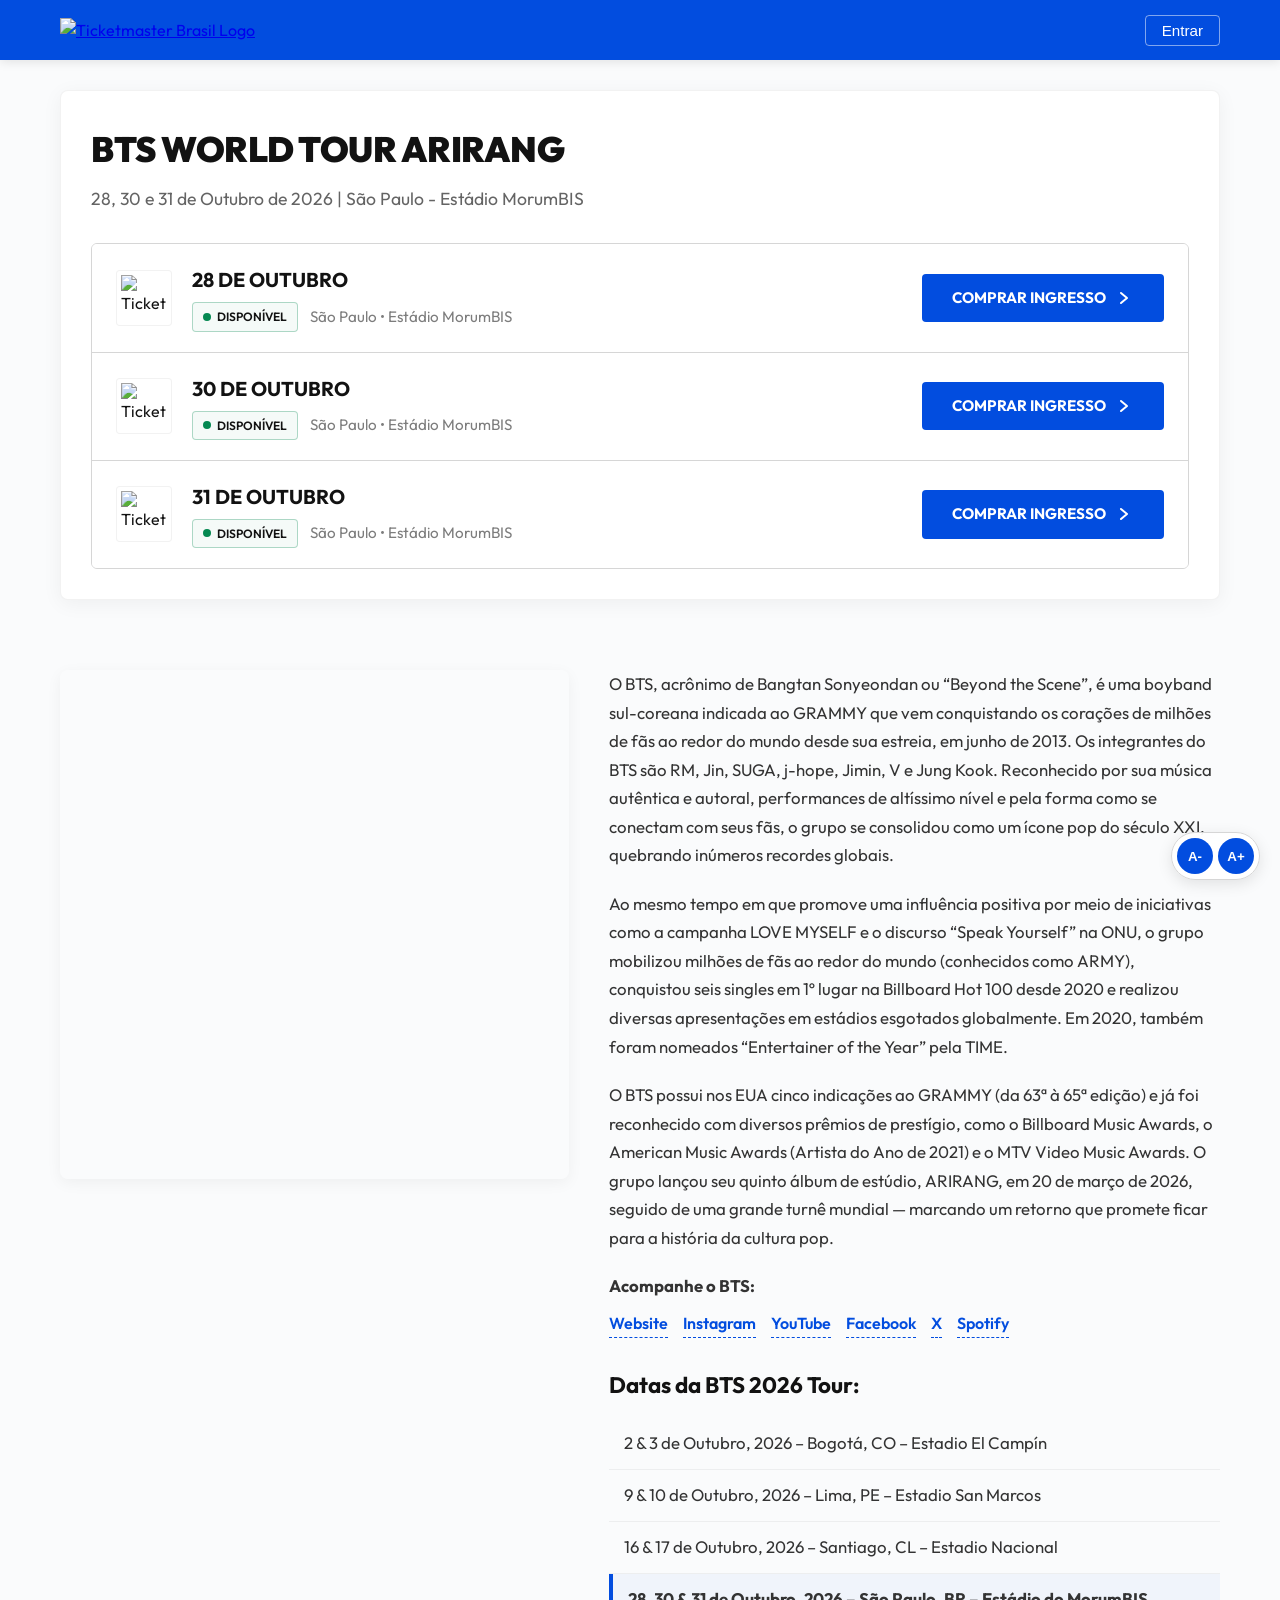
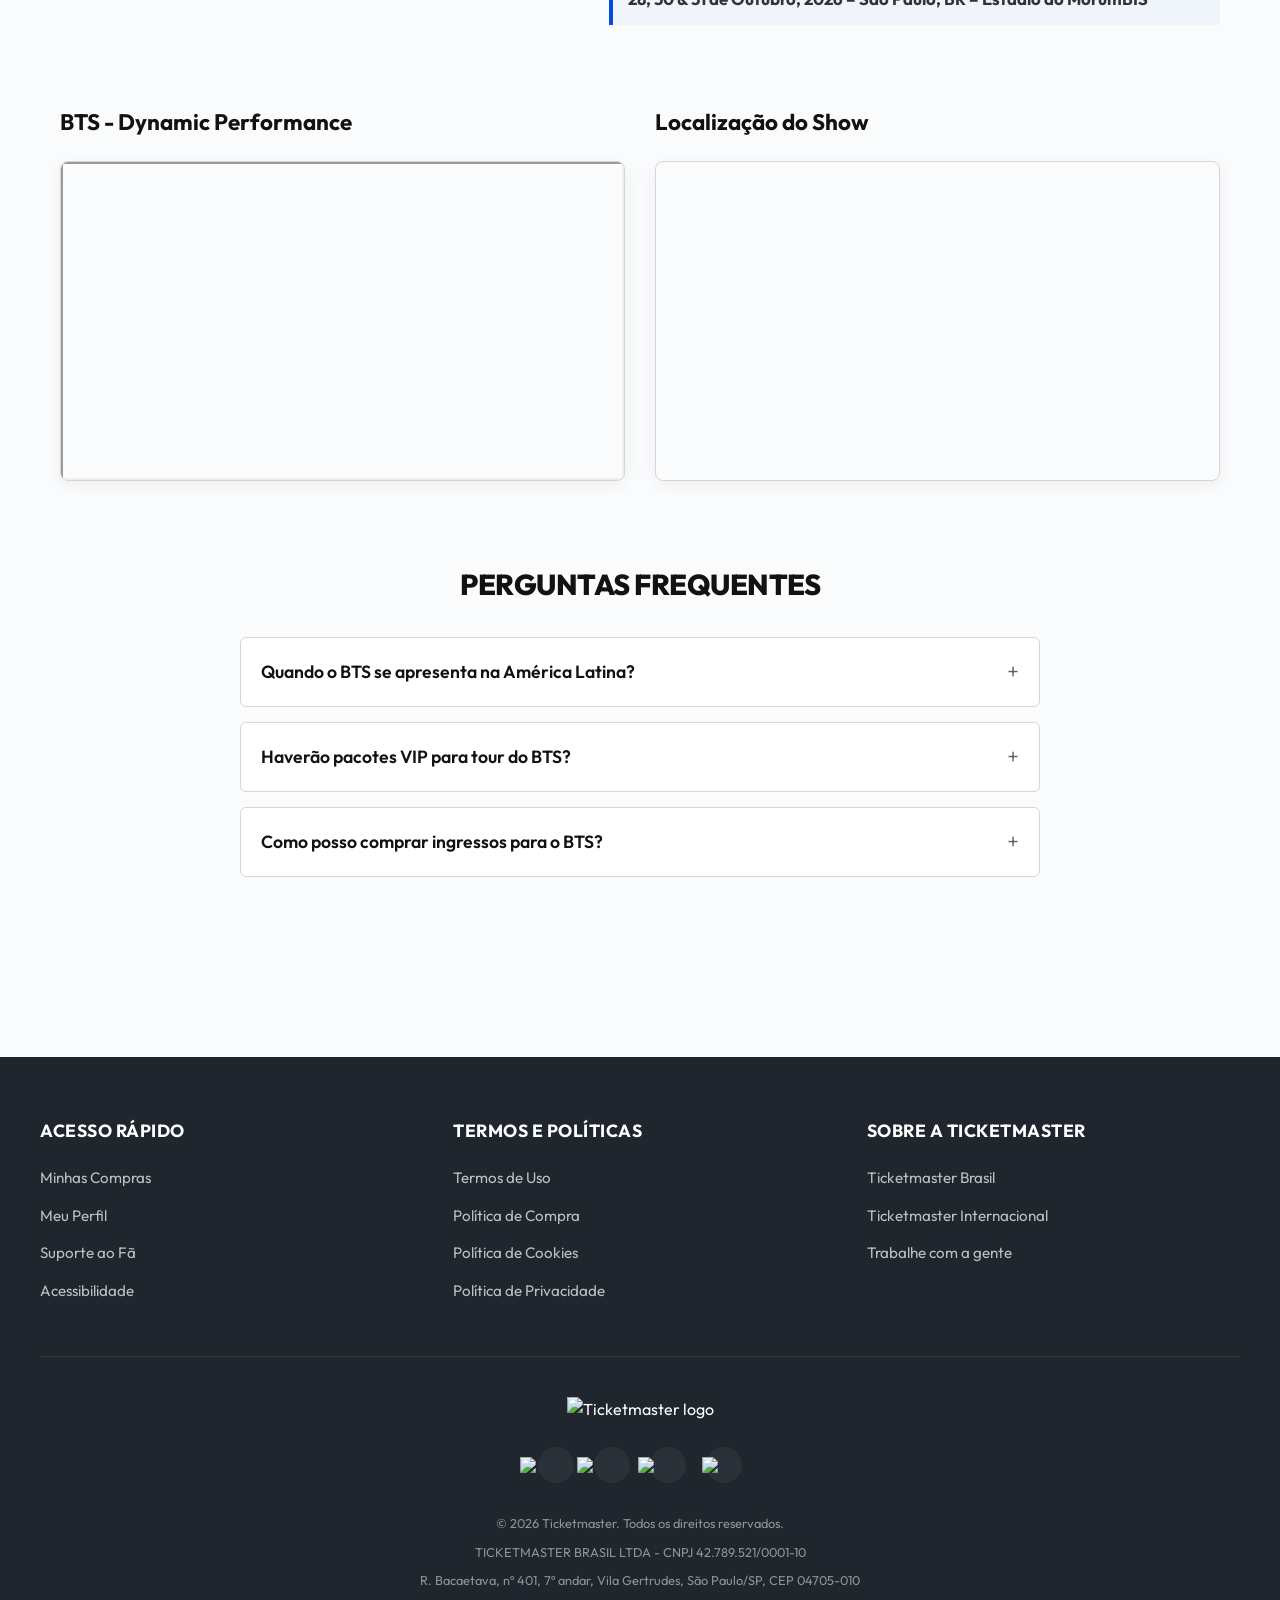
==== commit 9f1299c4: "feat: add available ticket states and checkout simulator" ====
--- a/index.html
+++ b/index.html
@@ -80,19 +80,19 @@
                 <div class="tmpe-info-container">
                   <h2 class="tmpe-ticket-title">28 DE OUTUBRO</h2>
                   <div class="tmpe-status-container">
-                    <span class="tmpe-status-badge badge-soldout">
-                      <span class="tmpe-status-dot dot-soldout"></span>
-                      Esgotado
+                    <span class="tmpe-status-badge badge-available">
+                      <span class="tmpe-status-dot dot-available"></span>
+                      Disponível
                     </span>
                     <span class="tmpe-date-text">São Paulo • Estádio MorumBIS</span>
                   </div>
                 </div>
-                <button class="tmpe-link-details btn-soldout" data-date="28 de Outubro">
-                  ESGOTADO
+                <a href="checkout.html?date=28" class="tmpe-link-details btn-available">
+                  COMPRAR INGRESSO
                   <svg width="20" height="20" viewBox="0 0 20 20" fill="none" stroke="currentColor">
                     <polyline points="7 5 13 10 7 15" stroke-width="2" stroke-linecap="round" stroke-linejoin="round"/>
                   </svg>
-                </button>
+                </a>
               </div>
 
               <!-- Show 30 Oct -->
@@ -103,19 +103,19 @@
                 <div class="tmpe-info-container">
                   <h2 class="tmpe-ticket-title">30 DE OUTUBRO</h2>
                   <div class="tmpe-status-container">
-                    <span class="tmpe-status-badge badge-soldout">
-                      <span class="tmpe-status-dot dot-soldout"></span>
-                      Esgotado
+                    <span class="tmpe-status-badge badge-available">
+                      <span class="tmpe-status-dot dot-available"></span>
+                      Disponível
                     </span>
                     <span class="tmpe-date-text">São Paulo • Estádio MorumBIS</span>
                   </div>
                 </div>
-                <button class="tmpe-link-details btn-soldout" data-date="30 de Outubro">
-                  ESGOTADO
+                <a href="checkout.html?date=30" class="tmpe-link-details btn-available">
+                  COMPRAR INGRESSO
                   <svg width="20" height="20" viewBox="0 0 20 20" fill="none" stroke="currentColor">
                     <polyline points="7 5 13 10 7 15" stroke-width="2" stroke-linecap="round" stroke-linejoin="round"/>
                   </svg>
-                </button>
+                </a>
               </div>
 
               <!-- Show 31 Oct -->
@@ -126,19 +126,19 @@
                 <div class="tmpe-info-container">
                   <h2 class="tmpe-ticket-title">31 DE OUTUBRO</h2>
                   <div class="tmpe-status-container">
-                    <span class="tmpe-status-badge badge-soldout">
-                      <span class="tmpe-status-dot dot-soldout"></span>
-                      Esgotado
+                    <span class="tmpe-status-badge badge-available">
+                      <span class="tmpe-status-dot dot-available"></span>
+                      Disponível
                     </span>
                     <span class="tmpe-date-text">São Paulo • Estádio MorumBIS</span>
                   </div>
                 </div>
-                <button class="tmpe-link-details btn-soldout" data-date="31 de Outubro">
-                  ESGOTADO
+                <a href="checkout.html?date=31" class="tmpe-link-details btn-available">
+                  COMPRAR INGRESSO
                   <svg width="20" height="20" viewBox="0 0 20 20" fill="none" stroke="currentColor">
                     <polyline points="7 5 13 10 7 15" stroke-width="2" stroke-linecap="round" stroke-linejoin="round"/>
                   </svg>
-                </button>
+                </a>
               </div>
             </div>
 
@@ -146,7 +146,7 @@
             <div class="tmpe-mobile-view">
               <!-- Show 28 Oct -->
               <div class="tmpe-ticket-item">
-                <a class="tmpe-ticket-link" href="#" data-date="28 de Outubro">
+                <a class="tmpe-ticket-link" href="checkout.html?date=28">
                   <div class="tmpe-logo-container">
                     <img class="tmpe-logo-img" src="https://prod-assets.tmlat.com/Tk_general_c73b9c007f.svg" alt="Ticketmaster logo">
                   </div>
@@ -154,9 +154,9 @@
                     <h2 class="tmpe-ticket-title">28 DE OUTUBRO</h2>
                     <div class="tmpe-status-container">
                       <span class="tmpe-date-text">São Paulo • Estádio MorumBIS</span>
-                      <span class="tmpe-status-badge badge-soldout">
-                        <span class="tmpe-status-dot dot-soldout"></span>
-                        Esgotado
+                      <span class="tmpe-status-badge badge-available">
+                        <span class="tmpe-status-dot dot-available"></span>
+                        Disponível
                       </span>
                     </div>
                   </div>
@@ -170,7 +170,7 @@
 
               <!-- Show 30 Oct -->
               <div class="tmpe-ticket-item">
-                <a class="tmpe-ticket-link" href="#" data-date="30 de Outubro">
+                <a class="tmpe-ticket-link" href="checkout.html?date=30">
                   <div class="tmpe-logo-container">
                     <img class="tmpe-logo-img" src="https://prod-assets.tmlat.com/Tk_general_c73b9c007f.svg" alt="Ticketmaster logo">
                   </div>
@@ -178,9 +178,9 @@
                     <h2 class="tmpe-ticket-title">30 DE OUTUBRO</h2>
                     <div class="tmpe-status-container">
                       <span class="tmpe-date-text">São Paulo • Estádio MorumBIS</span>
-                      <span class="tmpe-status-badge badge-soldout">
-                        <span class="tmpe-status-dot dot-soldout"></span>
-                        Esgotado
+                      <span class="tmpe-status-badge badge-available">
+                        <span class="tmpe-status-dot dot-available"></span>
+                        Disponível
                       </span>
                     </div>
                   </div>
@@ -194,7 +194,7 @@
 
               <!-- Show 31 Oct -->
               <div class="tmpe-ticket-item">
-                <a class="tmpe-ticket-link" href="#" data-date="31 de Outubro">
+                <a class="tmpe-ticket-link" href="checkout.html?date=31">
                   <div class="tmpe-logo-container">
                     <img class="tmpe-logo-img" src="https://prod-assets.tmlat.com/Tk_general_c73b9c007f.svg" alt="Ticketmaster logo">
                   </div>
@@ -202,9 +202,9 @@
                     <h2 class="tmpe-ticket-title">31 DE OUTUBRO</h2>
                     <div class="tmpe-status-container">
                       <span class="tmpe-date-text">São Paulo • Estádio MorumBIS</span>
-                      <span class="tmpe-status-badge badge-soldout">
-                        <span class="tmpe-status-dot dot-soldout"></span>
-                        Esgotado
+                      <span class="tmpe-status-badge badge-available">
+                        <span class="tmpe-status-dot dot-available"></span>
+                        Disponível
                       </span>
                     </div>
                   </div>
--- a/styles.css
+++ b/styles.css
@@ -875,3 +875,810 @@
     text-align: center;
   }
 }
+
+/* -------------------------------------------------------------
+   CHECKOUT PAGE SPECIFIC STYLES
+   ------------------------------------------------------------- */
+.checkout-main {
+  width: 100%;
+  padding: 40px 20px;
+  min-height: calc(100vh - 180px);
+}
+
+.checkout-wrapper {
+  max-width: 1200px;
+  margin: 0 auto;
+}
+
+.checkout-grid {
+  display: grid;
+  grid-template-columns: 1.8fr 1fr;
+  gap: 30px;
+  align-items: start;
+}
+
+.checkout-left-column {
+  background: white;
+  border-radius: 8px;
+  border: 1px solid var(--border-color);
+  padding: 30px;
+  box-shadow: 0 4px 20px rgba(0,0,0,0.02);
+}
+
+/* Stepper Indicator */
+.stepper-container {
+  display: flex;
+  justify-content: space-between;
+  border-bottom: 2px solid #f1f2f5;
+  padding-bottom: 15px;
+  margin-bottom: 30px;
+}
+
+.step {
+  font-weight: 600;
+  font-size: 0.95rem;
+  color: var(--text-light);
+  position: relative;
+  flex: 1;
+  text-align: center;
+}
+
+.step.active {
+  color: var(--primary-color);
+}
+
+.step.active::after {
+  content: '';
+  position: absolute;
+  bottom: -17px;
+  left: 0;
+  right: 0;
+  height: 3px;
+  background-color: var(--primary-color);
+}
+
+/* Checkout Sections */
+.checkout-section {
+  display: none;
+}
+
+.checkout-section.active {
+  display: block;
+  animation: fadeIn 0.3s ease;
+}
+
+@keyframes fadeIn {
+  from { opacity: 0; transform: translateY(5px); }
+  to { opacity: 1; transform: translateY(0); }
+}
+
+.checkout-section-title {
+  font-size: 1.5rem;
+  font-weight: 700;
+  margin-bottom: 25px;
+  color: var(--text-dark);
+}
+
+/* Sector Selection Grid */
+.sectors-list {
+  display: flex;
+  flex-direction: column;
+  gap: 15px;
+  margin-bottom: 30px;
+}
+
+.sector-option {
+  display: flex;
+  align-items: center;
+  gap: 15px;
+  padding: 16px 20px;
+  border: 1px solid var(--border-color);
+  border-radius: 6px;
+  cursor: pointer;
+  transition: all var(--transition-speed) ease;
+}
+
+.sector-option:hover {
+  background: #fcfdfe;
+  border-color: var(--primary-color);
+}
+
+.sector-option input[type="radio"] {
+  width: 20px;
+  height: 20px;
+  accent-color: var(--primary-color);
+  cursor: pointer;
+}
+
+.sector-option input[type="radio"]:checked + .sector-details .sector-name {
+  color: var(--primary-color);
+}
+
+.sector-details {
+  display: flex;
+  justify-content: space-between;
+  align-items: center;
+  width: 100%;
+}
+
+.sector-name {
+  font-weight: 700;
+  font-size: 1.1rem;
+  color: var(--text-dark);
+  transition: color var(--transition-speed) ease;
+}
+
+.sector-price {
+  font-weight: 600;
+  font-size: 1.05rem;
+}
+
+.fee-text {
+  font-size: 0.85rem;
+  color: var(--text-light);
+  font-weight: 400;
+}
+
+/* Quantity picker control */
+.quantity-picker-wrapper {
+  background: #f7f9fa;
+  border-radius: 6px;
+  padding: 20px;
+  display: flex;
+  align-items: center;
+  justify-content: space-between;
+  margin-bottom: 30px;
+  flex-wrap: wrap;
+  gap: 15px;
+}
+
+.quantity-picker-wrapper label {
+  font-weight: 600;
+  font-size: 1.05rem;
+}
+
+.qty-control {
+  display: flex;
+  align-items: center;
+  background: white;
+  border: 1px solid var(--border-color);
+  border-radius: 4px;
+  overflow: hidden;
+}
+
+.qty-btn {
+  background: transparent;
+  border: none;
+  width: 40px;
+  height: 40px;
+  font-size: 1.4rem;
+  cursor: pointer;
+  display: flex;
+  align-items: center;
+  justify-content: center;
+  transition: background var(--transition-speed) ease;
+}
+
+.qty-btn:hover {
+  background: #f1f2f5;
+}
+
+.qty-control input {
+  width: 50px;
+  height: 40px;
+  border: none;
+  border-left: 1px solid var(--border-color);
+  border-right: 1px solid var(--border-color);
+  text-align: center;
+  font-size: 1.1rem;
+  font-weight: 700;
+  color: var(--text-dark);
+}
+
+.max-qty-notice {
+  font-size: 0.85rem;
+  color: var(--text-light);
+  width: 100%;
+}
+
+/* Checkout Buttons and Forms */
+.checkout-actions-row {
+  display: flex;
+  justify-content: space-between;
+  margin-top: 30px;
+  gap: 15px;
+}
+
+.btn-checkout-next, .btn-checkout-submit {
+  font-family: var(--font-family);
+  background: var(--primary-color);
+  color: white;
+  border: none;
+  padding: 14px 28px;
+  border-radius: 4px;
+  font-size: 1rem;
+  font-weight: 700;
+  cursor: pointer;
+  transition: background var(--transition-speed) ease;
+  flex: 1;
+  text-align: center;
+}
+
+.btn-checkout-next:hover, .btn-checkout-submit:hover {
+  background: var(--primary-hover);
+}
+
+.btn-checkout-prev {
+  font-family: var(--font-family);
+  background: white;
+  color: var(--text-gray);
+  border: 1px solid var(--border-color);
+  padding: 14px 28px;
+  border-radius: 4px;
+  font-size: 1rem;
+  font-weight: 600;
+  cursor: pointer;
+  transition: all var(--transition-speed) ease;
+}
+
+.btn-checkout-prev:hover {
+  background: #f8f9fa;
+  color: var(--text-dark);
+}
+
+/* Checkout Form Layouts */
+.checkout-form {
+  display: flex;
+  flex-direction: column;
+  gap: 20px;
+}
+
+.form-group {
+  display: flex;
+  flex-direction: column;
+  gap: 8px;
+}
+
+.form-group label {
+  font-weight: 600;
+  font-size: 0.95rem;
+  color: var(--text-dark);
+}
+
+.form-group input {
+  padding: 12px 16px;
+  border: 1px solid var(--border-color);
+  border-radius: 4px;
+  font-size: 1rem;
+  font-family: var(--font-family);
+  transition: border-color var(--transition-speed) ease;
+}
+
+.form-group input:focus {
+  outline: none;
+  border-color: var(--primary-color);
+}
+
+.form-group-row {
+  display: grid;
+  grid-template-columns: 1fr;
+  gap: 20px;
+}
+
+.form-group-row-triple {
+  display: grid;
+  grid-template-columns: 1fr 120px;
+  gap: 20px;
+}
+
+/* Payment Tabs Setup */
+.payment-tabs {
+  display: flex;
+  gap: 15px;
+  margin-bottom: 25px;
+}
+
+.payment-tab {
+  flex: 1;
+  display: flex;
+  align-items: center;
+  justify-content: center;
+  gap: 10px;
+  padding: 15px;
+  border: 1px solid var(--border-color);
+  border-radius: 6px;
+  background: white;
+  cursor: pointer;
+  font-weight: 600;
+  font-size: 0.95rem;
+  font-family: var(--font-family);
+  transition: all var(--transition-speed) ease;
+}
+
+.payment-tab.active {
+  border-color: var(--primary-color);
+  background: rgba(2, 77, 223, 0.04);
+  color: var(--primary-color);
+}
+
+.payment-icon {
+  width: 20px;
+  height: 20px;
+}
+
+.payment-content {
+  display: none;
+  padding: 20px;
+  border: 1px solid var(--border-color);
+  border-radius: 6px;
+  background: #fcfdfe;
+}
+
+.payment-content.active {
+  display: block;
+}
+
+.pix-instructions {
+  text-align: center;
+  font-size: 1.05rem;
+  padding: 15px 0;
+  line-height: 1.6;
+}
+
+.highlight-p {
+  color: var(--primary-color);
+  font-weight: 600;
+  margin-top: 10px;
+}
+
+/* Cart Summary Box Right Sidebar */
+.cart-summary-box {
+  background: white;
+  border-radius: 8px;
+  border: 1px solid var(--border-color);
+  padding: 25px;
+  box-shadow: 0 4px 20px rgba(0,0,0,0.02);
+  position: sticky;
+  top: 90px;
+}
+
+.summary-title {
+  font-size: 1.25rem;
+  font-weight: 700;
+  margin-bottom: 20px;
+  color: var(--text-dark);
+}
+
+.summary-event-info {
+  margin-bottom: 20px;
+}
+
+.summary-event-name {
+  font-size: 1.1rem;
+  font-weight: 900;
+  margin-bottom: 5px;
+}
+
+.summary-event-date {
+  font-size: 0.95rem;
+  color: var(--primary-color);
+  font-weight: 600;
+}
+
+.summary-event-venue {
+  font-size: 0.9rem;
+  color: var(--text-light);
+}
+
+.summary-divider {
+  border: 0;
+  height: 1px;
+  background: var(--border-color);
+  margin: 20px 0;
+}
+
+.summary-pricing-rows {
+  display: flex;
+  flex-direction: column;
+  gap: 12px;
+}
+
+.pricing-row {
+  display: flex;
+  justify-content: space-between;
+  font-size: 0.95rem;
+}
+
+.pricing-label {
+  color: var(--text-gray);
+}
+
+.pricing-value {
+  font-weight: 600;
+  color: var(--text-dark);
+}
+
+.summary-total-row {
+  display: flex;
+  justify-content: space-between;
+  align-items: center;
+}
+
+.total-label {
+  font-size: 1.1rem;
+  font-weight: 700;
+  color: var(--text-dark);
+}
+
+.total-value {
+  font-size: 1.5rem;
+  font-weight: 900;
+  color: var(--primary-color);
+}
+
+.guarantee-badge {
+  display: flex;
+  align-items: center;
+  justify-content: center;
+  gap: 8px;
+  margin-top: 25px;
+  font-size: 0.85rem;
+  color: var(--text-light);
+  background: #f7f9fa;
+  padding: 10px;
+  border-radius: 4px;
+}
+
+.lock-icon {
+  width: 14px;
+  height: 14px;
+}
+
+/* -------------------------------------------------------------
+   SUCCESS CONFIRMATION & DIGITAL TICKETS STYLES
+   ------------------------------------------------------------- */
+.checkout-success-container {
+  animation: fadeIn 0.4s ease;
+}
+
+.success-card {
+  background: white;
+  border-radius: 8px;
+  border: 1px solid var(--border-color);
+  padding: 40px;
+  box-shadow: 0 4px 25px rgba(0,0,0,0.05);
+}
+
+.success-header {
+  text-align: center;
+  margin-bottom: 40px;
+}
+
+.success-icon-wrapper {
+  width: 60px;
+  height: 60px;
+  background: rgba(4, 136, 81, 0.1);
+  color: #048851;
+  border-radius: 50%;
+  display: flex;
+  align-items: center;
+  justify-content: center;
+  margin: 0 auto 20px auto;
+}
+
+.success-check-icon {
+  width: 32px;
+  height: 32px;
+}
+
+.success-title {
+  font-size: 1.8rem;
+  font-weight: 900;
+  color: #048851;
+  margin-bottom: 8px;
+}
+
+.success-subtitle {
+  color: var(--text-gray);
+  font-size: 1.1rem;
+}
+
+.simulated-tickets-wrapper {
+  display: flex;
+  flex-direction: column;
+  gap: 30px;
+  max-width: 700px;
+  margin: 0 auto 40px auto;
+}
+
+/* Real-looking Ticketmaster Ticket Card */
+.tm-ticket-card {
+  border: 2px dashed var(--border-color);
+  border-radius: 12px;
+  background: #fff;
+  display: flex;
+  overflow: hidden;
+  position: relative;
+  box-shadow: 0 5px 15px rgba(0,0,0,0.02);
+}
+
+.tm-ticket-card::before, .tm-ticket-card::after {
+  content: '';
+  position: absolute;
+  top: 50%;
+  width: 20px;
+  height: 20px;
+  background: var(--bg-color);
+  border-radius: 50%;
+  z-index: 5;
+}
+
+.tm-ticket-card::before {
+  left: -10px;
+  transform: translateY(-50%);
+  border-right: 1px solid var(--border-color);
+}
+
+.tm-ticket-card::after {
+  right: -10px;
+  transform: translateY(-50%);
+  border-left: 1px solid var(--border-color);
+}
+
+.ticket-main-info {
+  flex: 2.2;
+  padding: 30px;
+  border-right: 2px dashed var(--border-color);
+}
+
+.ticket-brand {
+  display: flex;
+  justify-content: space-between;
+  align-items: center;
+  margin-bottom: 20px;
+}
+
+.ticket-logo-tm {
+  height: 18px;
+}
+
+.ticket-type-label {
+  font-size: 0.75rem;
+  font-weight: 700;
+  letter-spacing: 1px;
+  text-transform: uppercase;
+  color: var(--primary-color);
+  background: rgba(2, 77, 223, 0.08);
+  padding: 4px 10px;
+  border-radius: 20px;
+}
+
+.ticket-event-name {
+  font-size: 1.6rem;
+  font-weight: 900;
+  color: var(--text-dark);
+  line-height: 1.2;
+  margin-bottom: 15px;
+}
+
+.ticket-grid-details {
+  display: grid;
+  grid-template-columns: repeat(2, 1fr);
+  gap: 15px;
+}
+
+.ticket-field {
+  display: flex;
+  flex-direction: column;
+}
+
+.ticket-field-label {
+  font-size: 0.75rem;
+  text-transform: uppercase;
+  color: var(--text-light);
+  font-weight: 600;
+}
+
+.ticket-field-value {
+  font-size: 0.95rem;
+  font-weight: 700;
+  color: var(--text-dark);
+}
+
+/* Ticket barcode/QR scanner right section */
+.ticket-barcode-info {
+  flex: 1;
+  padding: 30px;
+  display: flex;
+  flex-direction: column;
+  align-items: center;
+  justify-content: center;
+  text-align: center;
+  background: #fafbfc;
+}
+
+.ticket-qrcode-wrapper {
+  background: white;
+  padding: 10px;
+  border: 1px solid var(--border-color);
+  border-radius: 6px;
+  margin-bottom: 12px;
+}
+
+.ticket-qr-sim {
+  width: 100px;
+  height: 100px;
+  display: block;
+}
+
+.ticket-serial {
+  font-family: monospace;
+  font-size: 0.85rem;
+  color: var(--text-gray);
+  letter-spacing: 1px;
+}
+
+.success-actions {
+  display: flex;
+  justify-content: center;
+  gap: 20px;
+  flex-wrap: wrap;
+}
+
+.btn-print {
+  font-family: var(--font-family);
+  background: #048851;
+  color: white;
+  border: none;
+  padding: 14px 28px;
+  border-radius: 4px;
+  font-size: 1rem;
+  font-weight: 700;
+  cursor: pointer;
+  display: flex;
+  align-items: center;
+  gap: 10px;
+  transition: background var(--transition-speed) ease;
+}
+
+.btn-print:hover {
+  background: #036b3f;
+}
+
+.btn-back-home {
+  font-family: var(--font-family);
+  background: white;
+  color: var(--text-gray);
+  border: 1px solid var(--border-color);
+  padding: 14px 28px;
+  border-radius: 4px;
+  font-size: 1rem;
+  font-weight: 600;
+  text-decoration: none;
+  display: flex;
+  align-items: center;
+  transition: all var(--transition-speed) ease;
+}
+
+.btn-back-home:hover {
+  background: #f8f9fa;
+  color: var(--text-dark);
+}
+
+/* Available status design customizations */
+.badge-available {
+  border-color: rgba(4, 136, 81, 0.3);
+  background: rgba(4, 136, 81, 0.04);
+}
+
+.dot-available {
+  background: #048851;
+}
+
+.btn-available {
+  background: var(--primary-color) !important;
+  color: white !important;
+  text-decoration: none;
+}
+
+.btn-available:hover {
+  background: var(--primary-hover) !important;
+}
+
+/* -------------------------------------------------------------
+   PRINT MEDIA QUERY STYLES (Clean PDF Ingressos layout)
+   ------------------------------------------------------------- */
+@media print {
+  body {
+    background: white;
+    color: black;
+    padding-top: 0;
+  }
+  
+  .navbar-header,
+  .accessibility-widget,
+  .success-header,
+  .success-actions,
+  .footer-section {
+    display: none !important;
+  }
+  
+  #checkout-container {
+    padding: 0;
+  }
+  
+  .success-card {
+    border: none;
+    box-shadow: none;
+    padding: 0;
+  }
+  
+  .simulated-tickets-wrapper {
+    max-width: 100%;
+    gap: 50px;
+  }
+  
+  .tm-ticket-card {
+    page-break-inside: avoid;
+    border: 2px dashed #000;
+    box-shadow: none;
+  }
+}
+
+/* Responsive grid modifications */
+@media (max-width: 768px) {
+  .checkout-grid {
+    grid-template-columns: 1fr;
+  }
+  
+  .checkout-left-column {
+    padding: 20px 15px;
+  }
+  
+  .stepper-container {
+    margin-bottom: 20px;
+  }
+  
+  .step {
+    font-size: 0.85rem;
+  }
+  
+  .sector-details {
+    flex-direction: column;
+    align-items: flex-start;
+    gap: 5px;
+  }
+  
+  .sector-price {
+    font-size: 0.95rem;
+  }
+  
+  .quantity-picker-wrapper {
+    padding: 15px;
+  }
+  
+  .payment-tabs {
+    flex-direction: column;
+    gap: 10px;
+  }
+  
+  .tm-ticket-card {
+    flex-direction: column;
+    height: auto;
+  }
+  
+  .tm-ticket-card::before, .tm-ticket-card::after {
+    display: none;
+  }
+  
+  .ticket-main-info {
+    border-right: none;
+    border-bottom: 2px dashed var(--border-color);
+    padding: 20px;
+  }
+  
+  .ticket-barcode-info {
+    padding: 20px;
+  }
+}
+
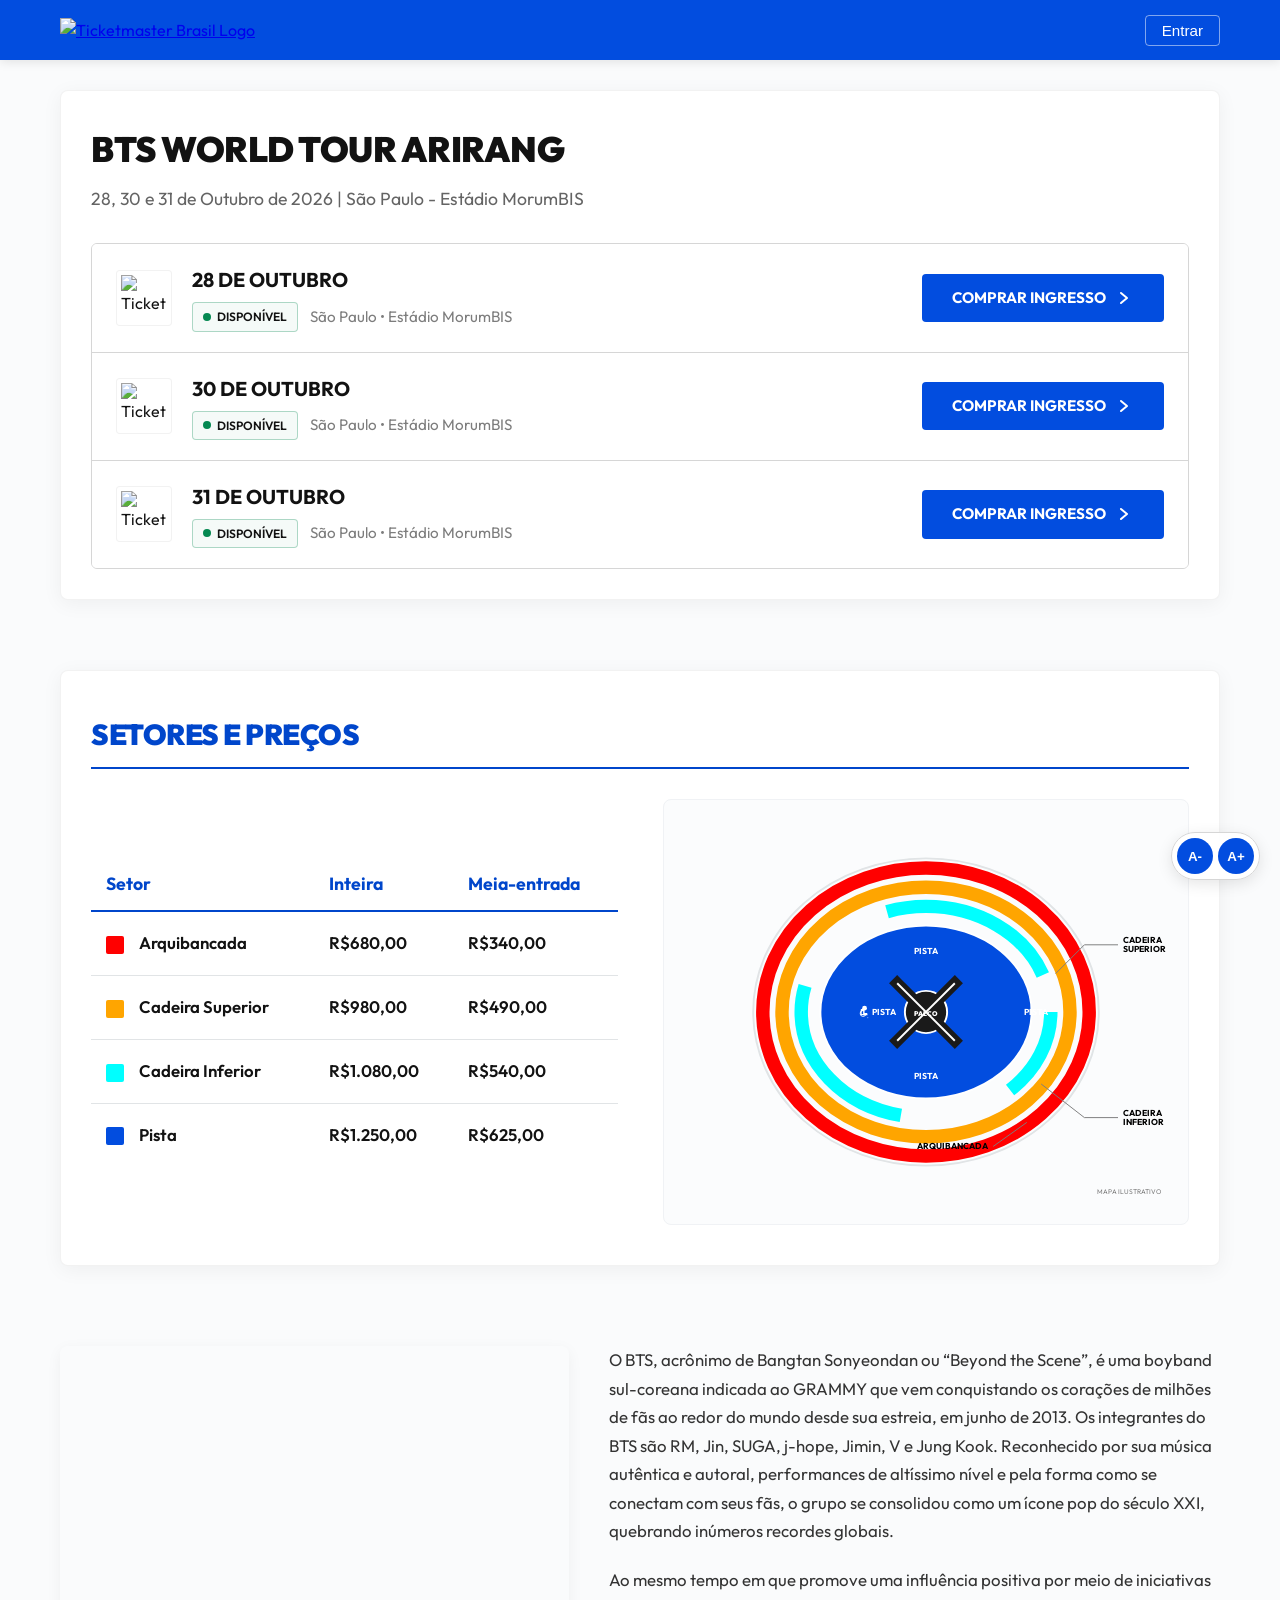
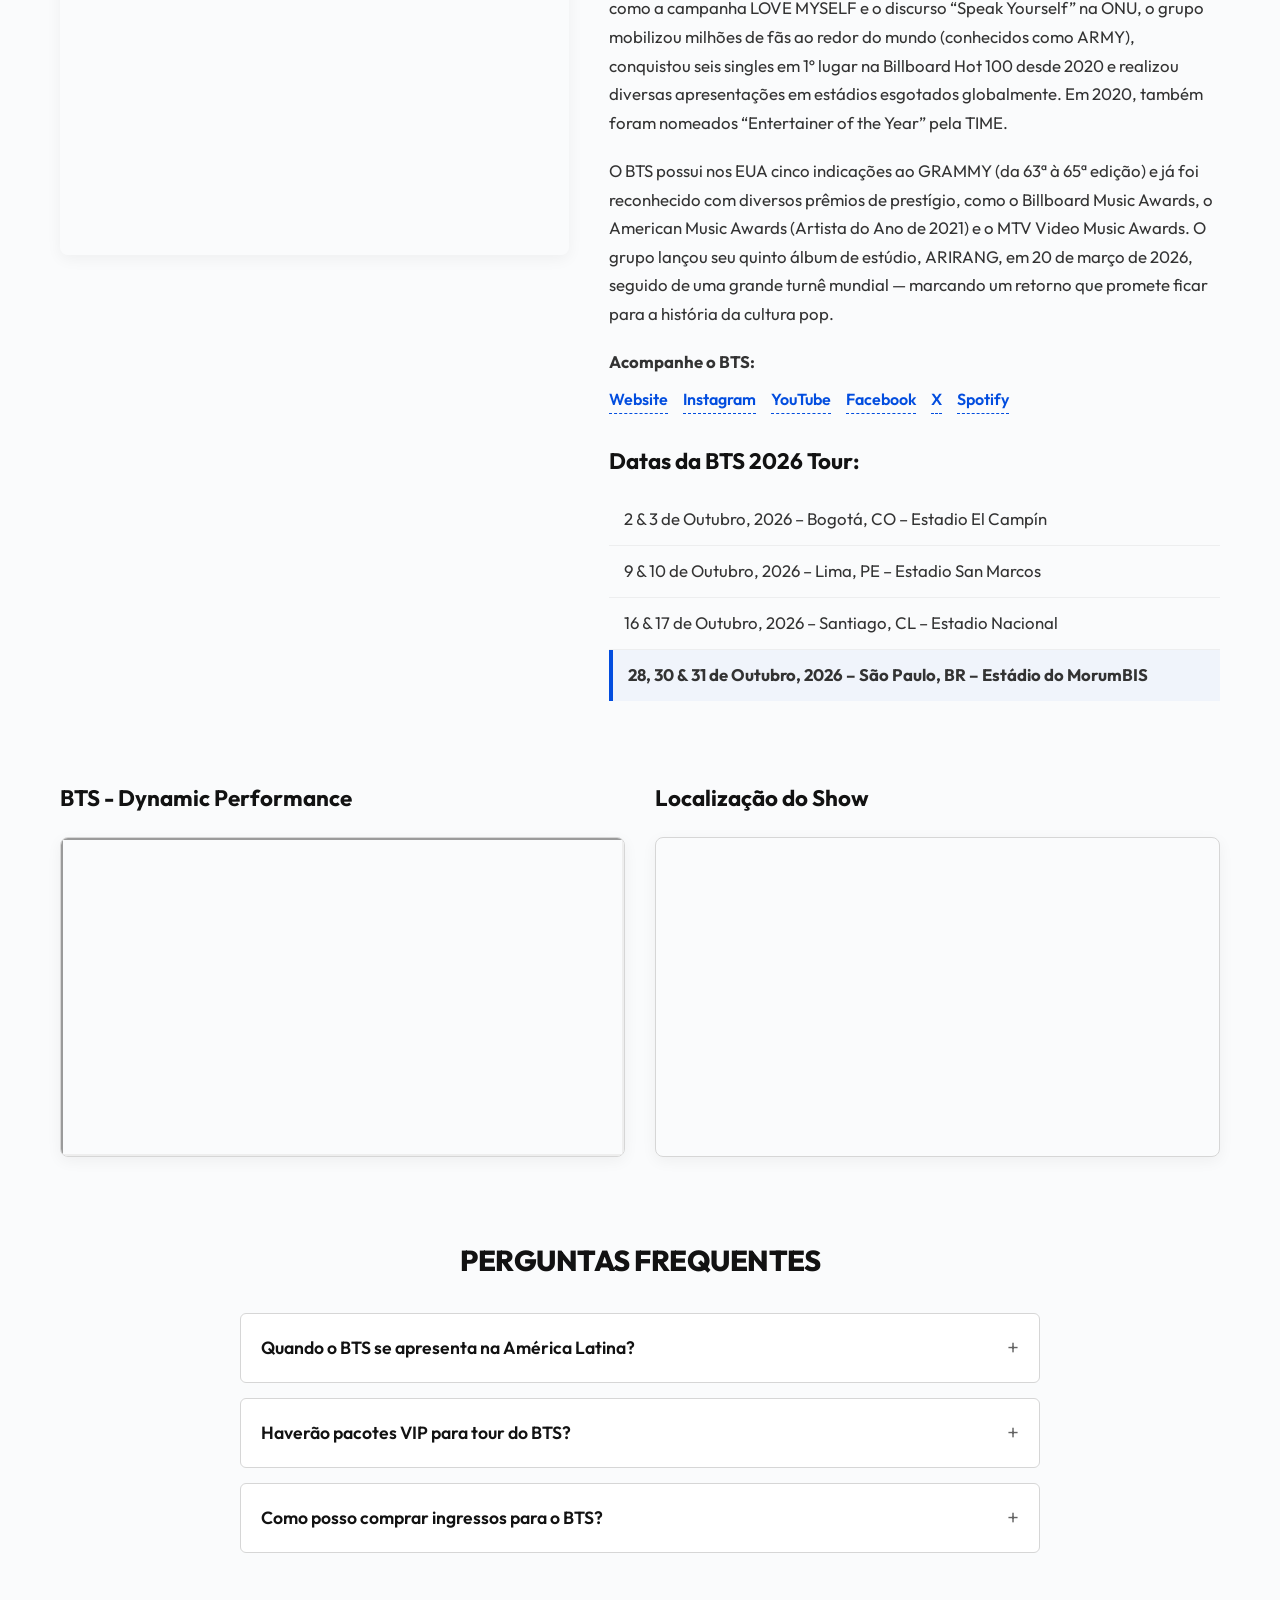
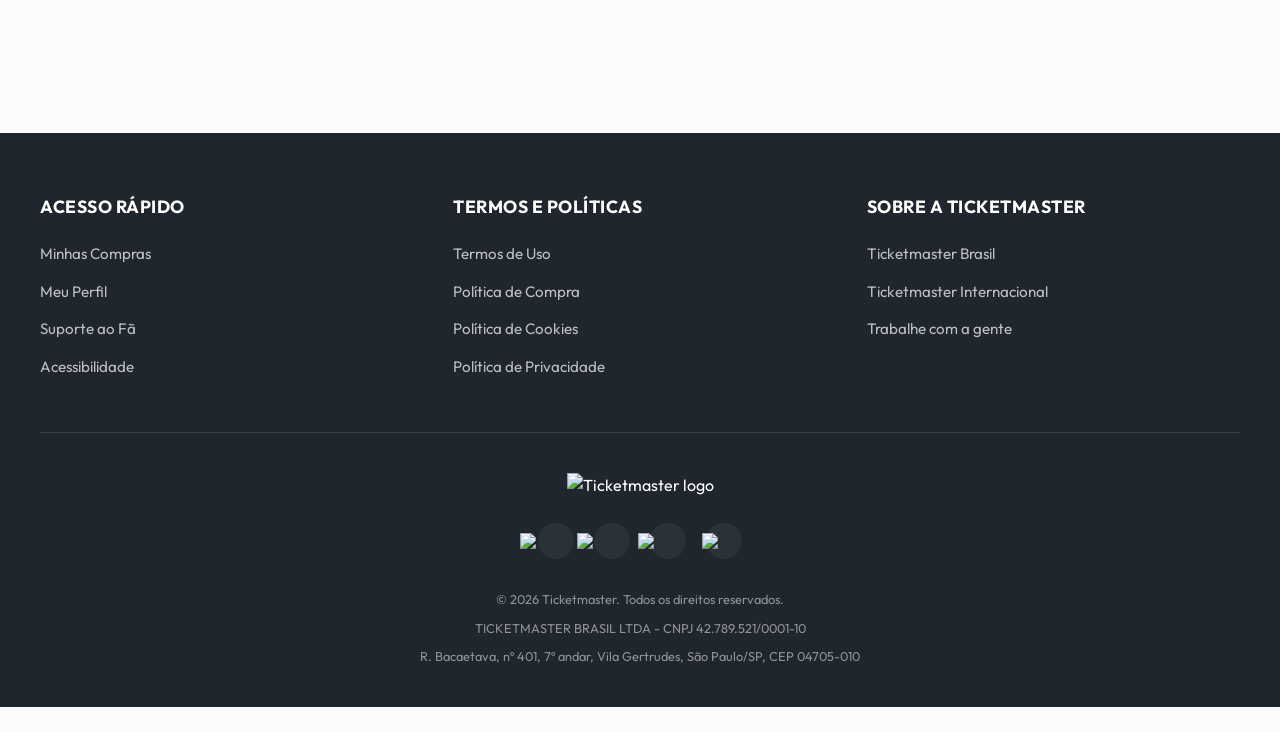
==== commit 77d1e81d: "feat: add Sectores e Preços section with price table and high-fidelity SVG stadium map on landing pa" ====
--- a/index.html
+++ b/index.html
@@ -220,6 +220,124 @@
         </div>
       </section>
 
+      <!-- Setores e Preços Section -->
+      <section class="sectors-prices-section" aria-label="Setores e Preços">
+        <div class="sectors-prices-box">
+          <h2 class="sectors-title">SETORES E PREÇOS</h2>
+          <div class="sectors-grid">
+            <!-- Table of Prices -->
+            <div class="table-container">
+              <table class="prices-table">
+                <thead>
+                  <tr>
+                    <th>Setor</th>
+                    <th>Inteira</th>
+                    <th>Meia-entrada</th>
+                  </tr>
+                </thead>
+                <tbody>
+                  <tr>
+                    <td>
+                      <span class="sector-color-indicator color-arquibancada"></span>
+                      Arquibancada
+                    </td>
+                    <td class="price-val">R$680,00</td>
+                    <td class="price-val">R$340,00</td>
+                  </tr>
+                  <tr>
+                    <td>
+                      <span class="sector-color-indicator color-superior"></span>
+                      Cadeira Superior
+                    </td>
+                    <td class="price-val">R$980,00</td>
+                    <td class="price-val">R$490,00</td>
+                  </tr>
+                  <tr>
+                    <td>
+                      <span class="sector-color-indicator color-inferior"></span>
+                      Cadeira Inferior
+                    </td>
+                    <td class="price-val">R$1.080,00</td>
+                    <td class="price-val">R$540,00</td>
+                  </tr>
+                  <tr>
+                    <td>
+                      <span class="sector-color-indicator color-pista"></span>
+                      Pista
+                    </td>
+                    <td class="price-val">R$1.250,00</td>
+                    <td class="price-val">R$625,00</td>
+                  </tr>
+                </tbody>
+              </table>
+            </div>
+            
+            <!-- Stadium Map Illustration (High Fidelity SVG) -->
+            <div class="map-illustration-container">
+              <svg viewBox="0 0 500 400" class="stadium-svg" xmlns="http://www.w3.org/2000/svg">
+                <!-- Stadium Base Shape -->
+                <ellipse cx="250" cy="200" rx="180" ry="160" fill="none" stroke="#e1e4e6" stroke-width="2" />
+                
+                <!-- 1. Arquibancada (Red Ring - Outer) -->
+                <ellipse cx="250" cy="200" rx="170" ry="150" fill="none" stroke="#FF0000" stroke-width="14" />
+                
+                <!-- 2. Cadeira Superior (Yellow Ring - Middle Outer) -->
+                <ellipse cx="250" cy="200" rx="150" ry="130" fill="none" stroke="#FFA500" stroke-width="14" />
+                
+                <!-- 3. Cadeira Inferior (Cyan Ring segments - Left and Right) -->
+                <ellipse cx="250" cy="200" rx="130" ry="110" fill="none" stroke="#00FFFF" stroke-width="14" stroke-dasharray="190 120 190 120" stroke-dashoffset="95" />
+                
+                <!-- 4. Pista (Blue Central Oval) -->
+                <ellipse cx="250" cy="200" rx="110" ry="90" fill="#024DDF" stroke="#ffffff" stroke-width="2" />
+                
+                <!-- Stage Layout in Palco (Black X structure) -->
+                <g transform="translate(250, 200)">
+                  <circle cx="0" cy="0" r="22" fill="#1a1a1a" stroke="white" stroke-width="2" />
+                  <line x1="-30" y1="-30" x2="30" y2="30" stroke="#1a1a1a" stroke-width="12" stroke-linecap="square" />
+                  <line x1="-30" y1="30" x2="30" y2="-30" stroke="#1a1a1a" stroke-width="12" stroke-linecap="square" />
+                  <line x1="-30" y1="-30" x2="30" y2="30" stroke="white" stroke-width="2" />
+                  <line x1="-30" y1="30" x2="30" y2="-30" stroke="white" stroke-width="2" />
+                  <text x="0" y="4" fill="white" font-size="7" font-weight="900" text-anchor="middle">PALCO</text>
+                </g>
+
+                <!-- Labels Inside Pista -->
+                <text x="250" y="140" fill="white" font-size="9" font-weight="700" text-anchor="middle">PISTA</text>
+                <text x="250" y="270" fill="white" font-size="9" font-weight="700" text-anchor="middle">PISTA</text>
+                <text x="365" y="203" fill="white" font-size="9" font-weight="700" text-anchor="middle">PISTA</text>
+                
+                <!-- Wheelchair accessibility icon group -->
+                <g transform="translate(180, 192)">
+                  <circle cx="6" cy="4" r="2.5" fill="white"/>
+                  <path d="M9 13.5v-3.5c0-.55-.45-1-1-1h-2v-3c0-.55-.45-1-1-1h-2c-.55 0-1 .45-1 1v4c0 .55.45 1 1 1h2.5c.28 0 .5-.22.5-.5s-.22-.5-.5-.5h-2.5v-3h1.5v3.5c0 .55.45 1 1 1h3.5v2.5c0 .28.22.5.5.5s.5-.22.5-.5z" fill="white"/>
+                  <path d="M4.5 12c-1.38 0-2.5-1.12-2.5-2.5s1.12-2.5 2.5-2.5c.28 0 .5-.22.5-.5s-.22-.5-.5-.5c-1.93 0-3.5 1.57-3.5 3.5s1.57 3.5 3.5 3.5c1.93 0 3.5-1.57 3.5-3.5 0-.28-.22-.5-.5-.5s-.5.22-.5.5c0 1.38-1.12 2.5-2.5 2.5z" fill="white"/>
+                  <text x="14" y="11" fill="white" font-size="9" font-weight="700">PISTA</text>
+                </g>
+                
+                <!-- Sector Pointer Lines and Texts -->
+                <!-- Arquibancada (Red) -->
+                <path d="M320 340 L355 315" fill="none" stroke="#7d7d7d" stroke-width="1" />
+                <text x="315" y="343" fill="black" font-size="9" font-weight="700" text-anchor="end">ARQUIBANCADA</text>
+
+                <!-- Cadeira Superior (Orange) -->
+                <line x1="450" y1="130" x2="415" y2="130" stroke="#7d7d7d" stroke-width="1" />
+                <path d="M415 130 L385 160" fill="none" stroke="#7d7d7d" stroke-width="1" />
+                <text x="455" y="128" fill="black" font-size="9" font-weight="700" text-anchor="start">CADEIRA</text>
+                <text x="455" y="138" fill="black" font-size="9" font-weight="700" text-anchor="start">SUPERIOR</text>
+
+                <!-- Cadeira Inferior (Cyan) -->
+                <line x1="450" y1="310" x2="415" y2="310" stroke="#7d7d7d" stroke-width="1" />
+                <path d="M415 310 L370 275" fill="none" stroke="#7d7d7d" stroke-width="1" />
+                <text x="455" y="308" fill="black" font-size="9" font-weight="700" text-anchor="start">CADEIRA</text>
+                <text x="455" y="318" fill="black" font-size="9" font-weight="700" text-anchor="start">INFERIOR</text>
+                
+                <!-- Map Illustrative Note -->
+                <text x="495" y="390" fill="#7d7d7d" font-size="7" text-anchor="end">MAPA ILUSTRATIVO</text>
+              </svg>
+            </div>
+          </div>
+        </div>
+      </section>
+
       <!-- Event description & secondary banner -->
       <section class="event-details-section">
         <div class="details-content-grid">
--- a/styles.css
+++ b/styles.css
@@ -1682,3 +1682,140 @@
   }
 }
 
+/* -------------------------------------------------------------
+   SETORES E PREÇOS LANDING SECTION STYLES
+   ------------------------------------------------------------- */
+.sectors-prices-section {
+  padding: 40px 20px;
+  background-color: var(--bg-color);
+}
+
+.sectors-prices-box {
+  background: white;
+  border-radius: 8px;
+  box-shadow: 0 4px 20px rgba(0, 0, 0, 0.05);
+  border: 1px solid rgba(0, 0, 0, 0.05);
+  padding: 40px 30px;
+}
+
+.sectors-title {
+  font-size: 1.8rem;
+  font-weight: 900;
+  color: #0046cb; /* Blue color matching the image headers */
+  margin-bottom: 30px;
+  letter-spacing: -0.5px;
+  border-bottom: 2px solid #0046cb;
+  padding-bottom: 10px;
+}
+
+.sectors-grid {
+  display: grid;
+  grid-template-columns: 1fr 1fr;
+  gap: 45px;
+  align-items: center;
+}
+
+/* Prices Table Styling */
+.table-container {
+  overflow-x: auto;
+}
+
+.prices-table {
+  width: 100%;
+  border-collapse: collapse;
+  text-align: left;
+}
+
+.prices-table th {
+  padding: 12px 15px;
+  font-size: 1.1rem;
+  font-weight: 700;
+  color: #0046cb;
+  border-bottom: 2px solid #0046cb;
+}
+
+.prices-table td {
+  padding: 18px 15px;
+  font-size: 1.05rem;
+  font-weight: 600;
+  color: var(--text-dark);
+  border-bottom: 1px solid #e1e4e6;
+  vertical-align: middle;
+}
+
+.prices-table tbody tr:last-child td {
+  border-bottom: none;
+}
+
+/* Color indicator dots representing image map colors */
+.sector-color-indicator {
+  display: inline-block;
+  width: 18px;
+  height: 18px;
+  border-radius: 2px;
+  margin-right: 12px;
+  vertical-align: middle;
+}
+
+.color-arquibancada {
+  background-color: #FF0000;
+}
+
+.color-superior {
+  background-color: #FFA500;
+}
+
+.color-inferior {
+  background-color: #00FFFF;
+}
+
+.color-pista {
+  background-color: #024DDF;
+}
+
+.price-val {
+  font-weight: 700;
+}
+
+/* Stadium Map Styling */
+.map-illustration-container {
+  display: flex;
+  justify-content: center;
+  align-items: center;
+  background: #fbfcfd;
+  padding: 20px;
+  border-radius: 8px;
+  border: 1px solid #f0f2f5;
+}
+
+.stadium-svg {
+  width: 100%;
+  max-width: 480px;
+  height: auto;
+}
+
+/* Responsive adjustments */
+@media (max-width: 992px) {
+  .sectors-grid {
+    grid-template-columns: 1fr;
+    gap: 30px;
+  }
+}
+
+@media (max-width: 768px) {
+  .sectors-prices-box {
+    padding: 20px 15px;
+  }
+  
+  .sectors-title {
+    font-size: 1.5rem;
+    margin-bottom: 20px;
+  }
+  
+  .prices-table th, .prices-table td {
+    padding: 12px 8px;
+    font-size: 0.95rem;
+  }
+}
+
+
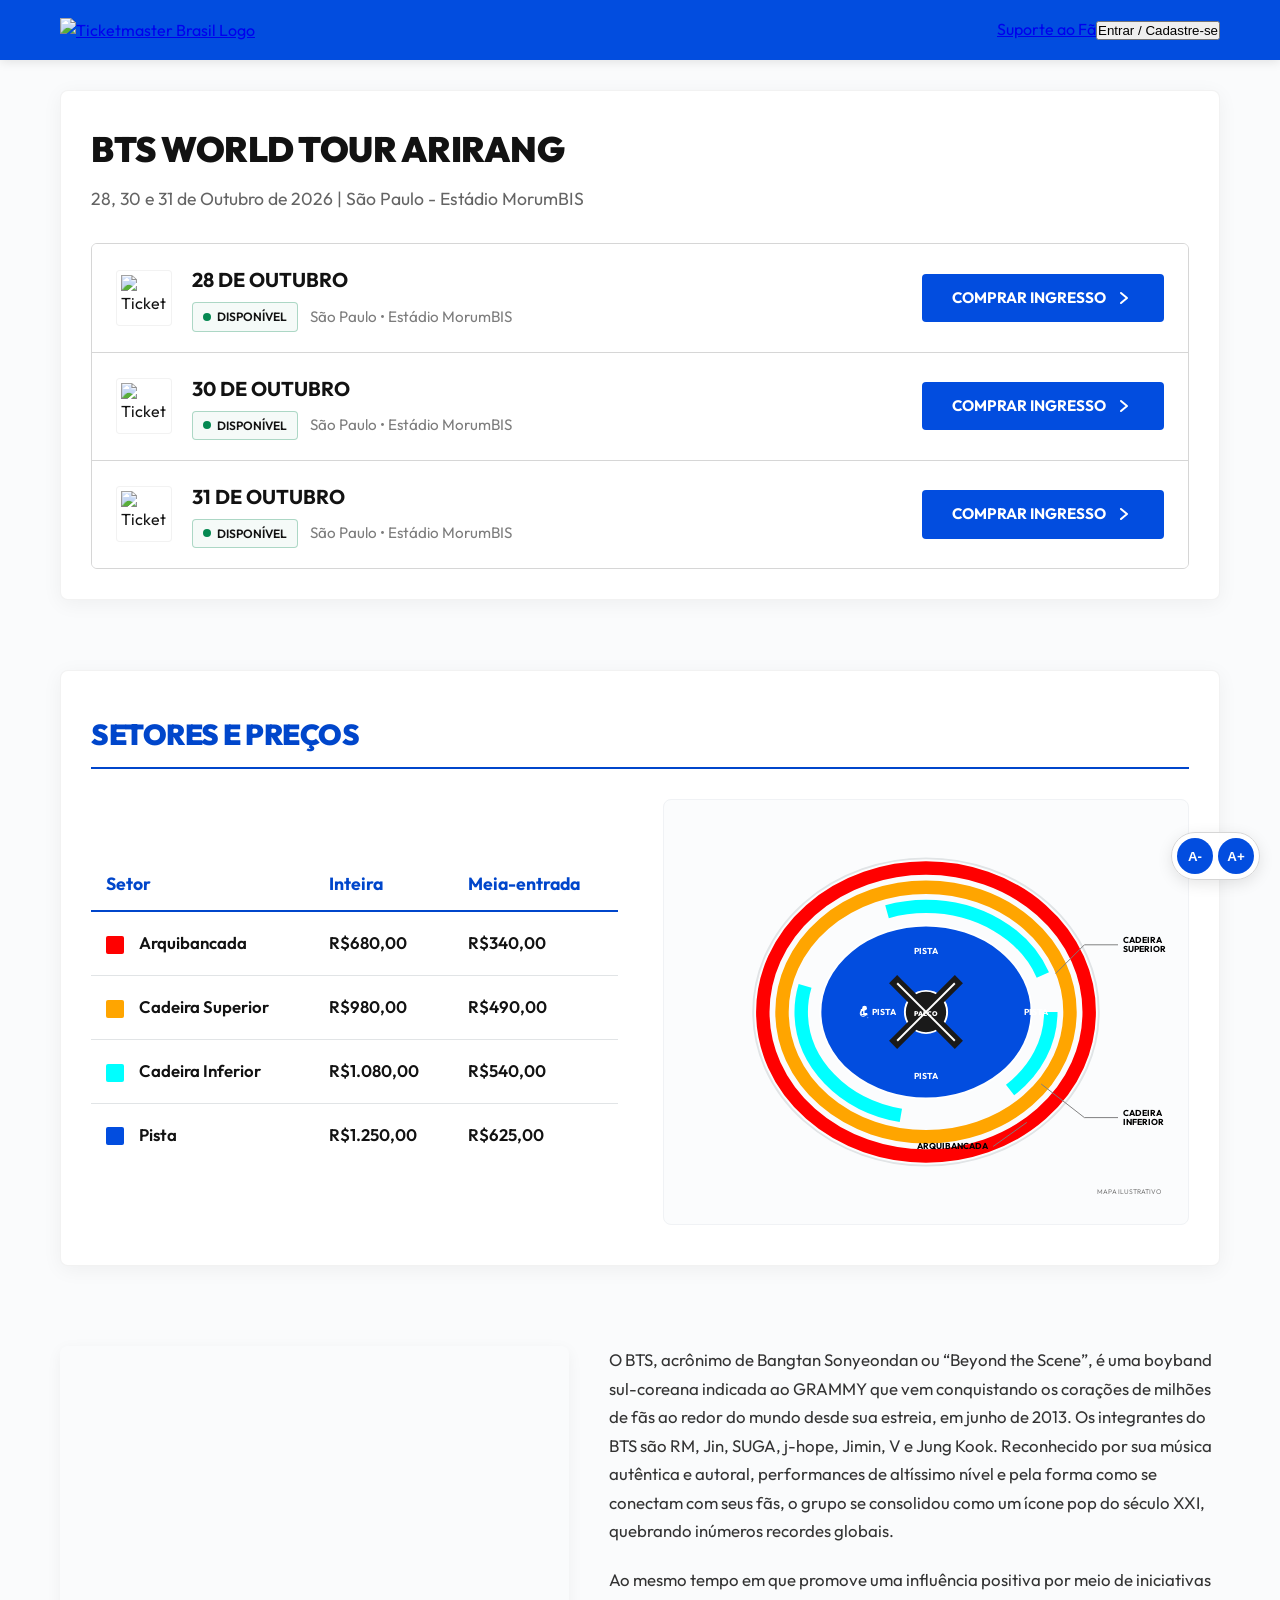
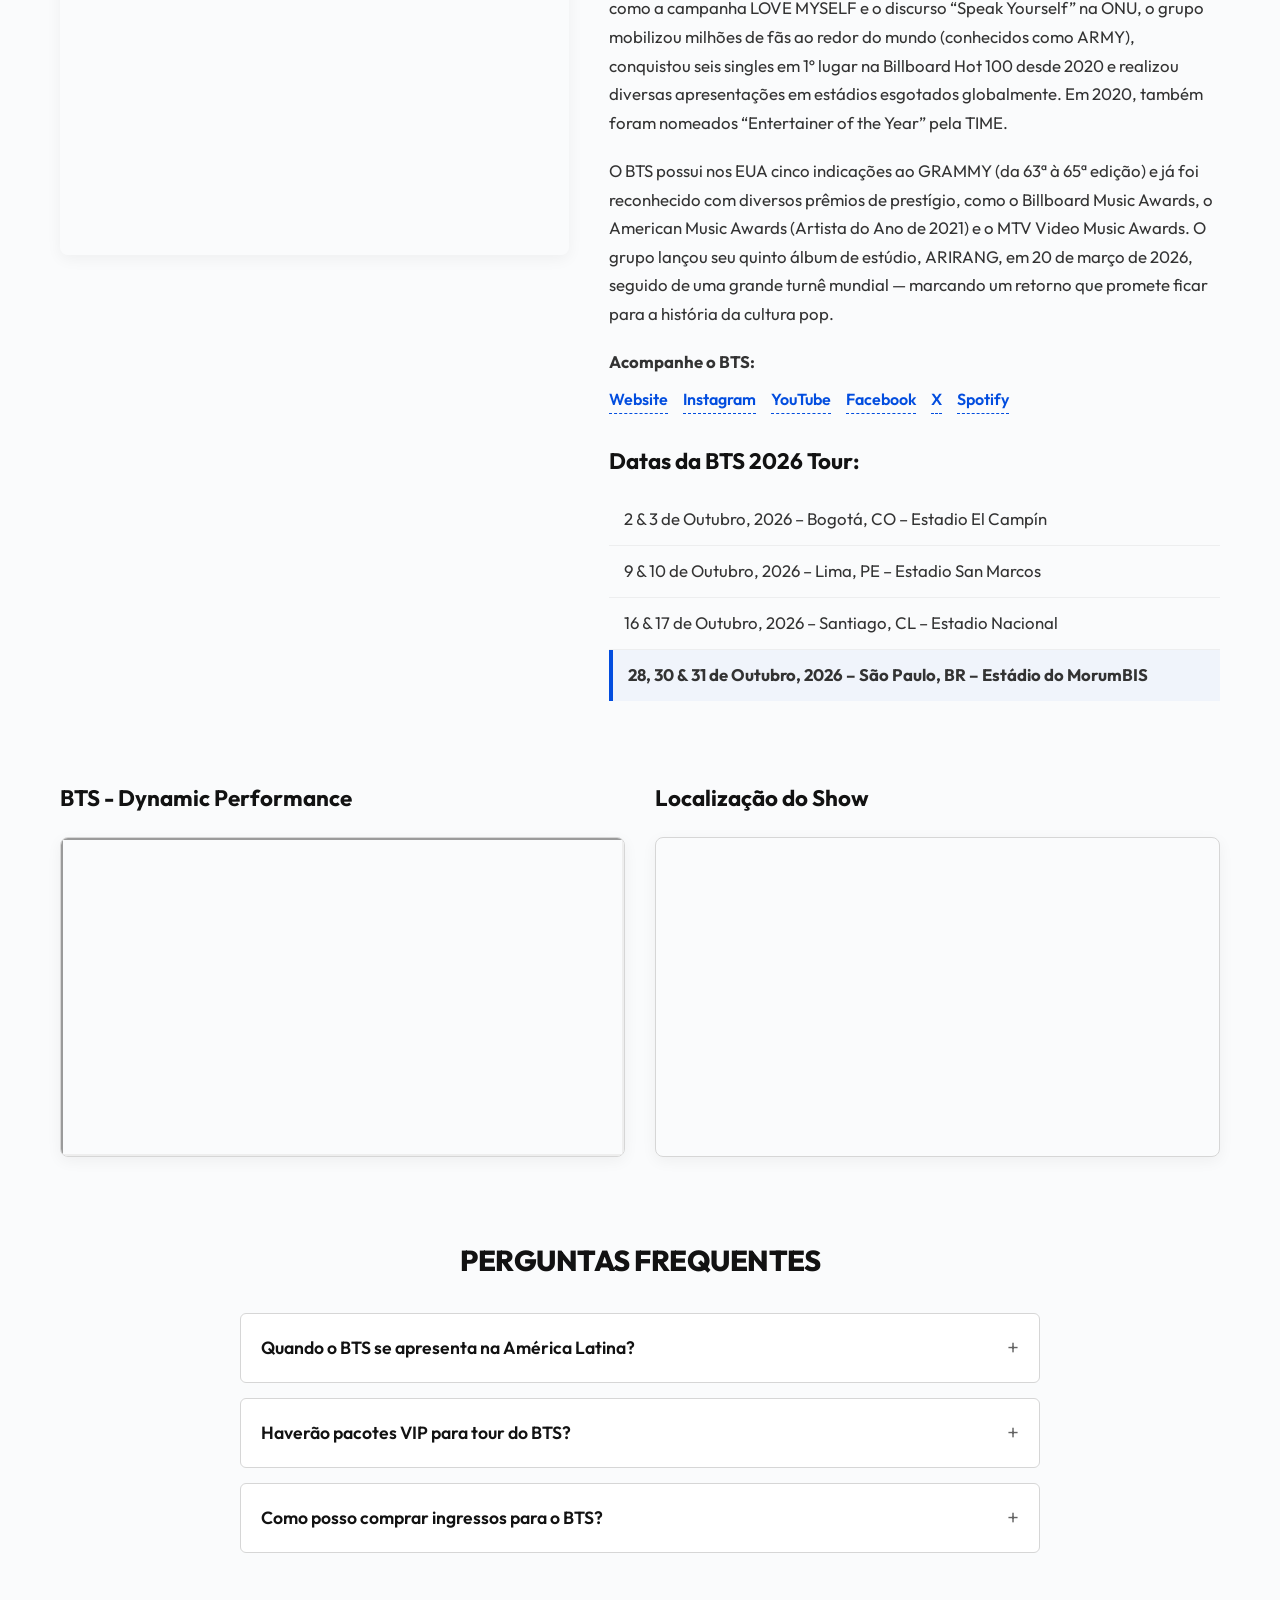
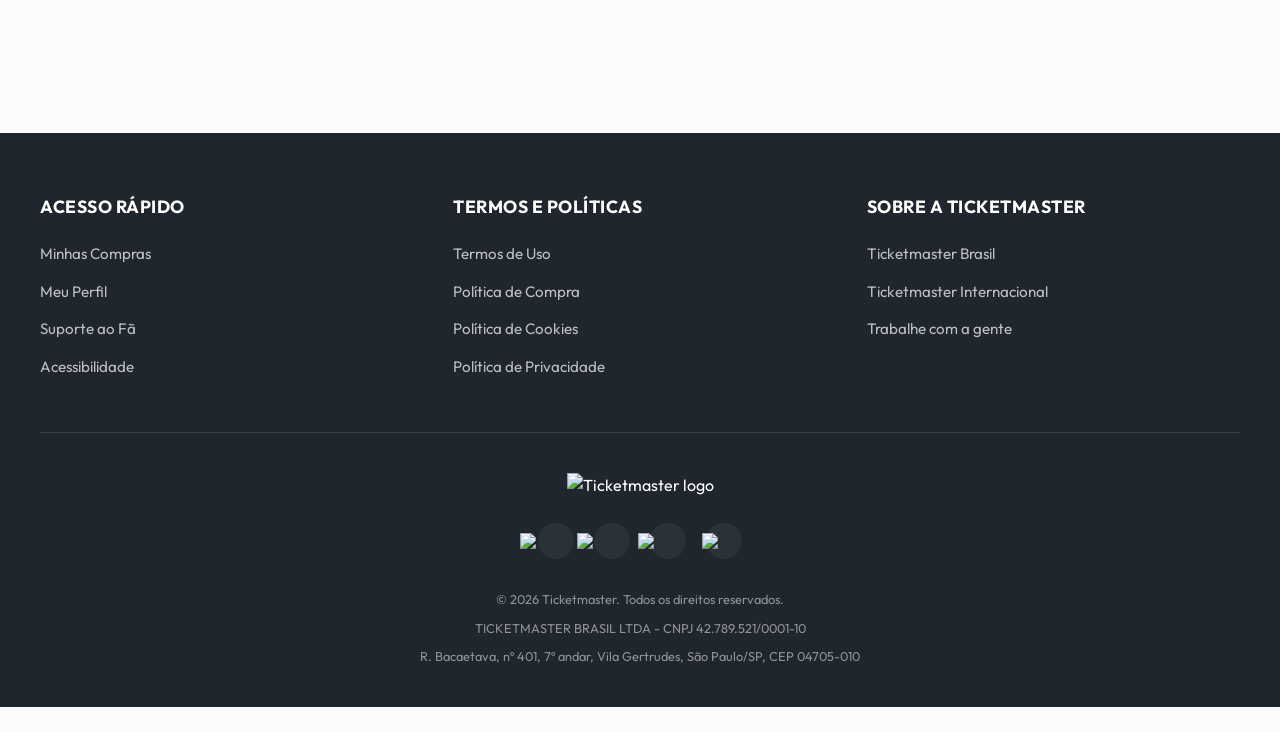
==== commit 2b3b114f: "feat: implement high-fidelity login and register modals without Turnstile block" ====
--- a/index.html
+++ b/index.html
@@ -45,7 +45,8 @@
         </a>
         
         <div class="user-menu">
-          <button id="login_button" class="btn-login" aria-label="Login">Entrar</button>
+          <a href="https://help.ticketmaster.com.br/hc/pt-br" target="_blank" rel="noopener" class="nav-support-link">Suporte ao Fã</a>
+          <button id="login_button" class="btn-login-nav" aria-label="Entrar ou Cadastrar-se">Entrar / Cadastre-se</button>
         </div>
       </div>
     </nav>
@@ -529,6 +530,129 @@
     </div>
   </div>
 
+  <!-- Modal for Login / Registration (Ticketmaster Style) -->
+  <div id="auth-modal" class="modal auth-modal-wrapper" aria-hidden="true" role="dialog">
+    <div class="modal-dialog auth-modal-dialog">
+      <div class="modal-content auth-modal-content">
+        <!-- Close button upper right -->
+        <button class="close-modal close-auth-modal" id="close-auth-btn" aria-label="Fechar Modal">&times;</button>
+        
+        <!-- 1. ACESSE A SUA CONTA -->
+        <div class="auth-section active" id="auth-login-section">
+          <h2 class="auth-modal-title">Acesse a sua conta</h2>
+          <p class="auth-modal-subtitle">Não tem uma conta? <a href="#" id="link-to-register">Cadastre-se agora</a></p>
+          
+          <form id="auth-login-form" class="auth-form-layout">
+            <div class="form-group">
+              <label for="login-email">E-Mail</label>
+              <input type="email" id="login-email" required placeholder="E-Mail">
+            </div>
+            
+            <div class="form-group">
+              <label for="login-password">Senha</label>
+              <input type="password" id="login-password" required placeholder="Senha">
+            </div>
+
+            <p class="forgot-pass-link"><a href="#">Esqueceu sua senha?</a></p>
+
+            <button type="submit" class="btn-auth-submit" id="btn-login-submit">Entrar</button>
+          </form>
+        </div>
+
+        <!-- 2. CRIAR UMA CONTA -->
+        <div class="auth-section" id="auth-register-section">
+          <h2 class="auth-modal-title">Criar uma conta</h2>
+          <p class="auth-modal-subtitle">Já tem uma conta? <a href="#" id="link-to-login">Entre aqui</a></p>
+          
+          <form id="auth-register-form" class="auth-form-layout scrollable-form">
+            <div class="form-group">
+              <label for="reg-email">E-Mail</label>
+              <input type="email" id="reg-email" required placeholder="E-Mail">
+            </div>
+
+            <div class="form-group-row">
+              <div class="form-group">
+                <label for="reg-password">Senha</label>
+                <input type="password" id="reg-password" required placeholder="Senha">
+              </div>
+              <div class="form-group">
+                <label for="reg-confirm-password">Confirmar Senha</label>
+                <input type="password" id="reg-confirm-password" required placeholder="Confirmar Senha">
+              </div>
+            </div>
+
+            <div class="form-group-row">
+              <div class="form-group">
+                <label for="reg-firstname">Nome</label>
+                <input type="text" id="reg-firstname" required placeholder="Nome">
+              </div>
+              <div class="form-group">
+                <label for="reg-lastname">Sobrenome</label>
+                <input type="text" id="reg-lastname" required placeholder="Sobrenome">
+              </div>
+            </div>
+
+            <div class="form-group">
+              <label for="reg-country">País de Residência</label>
+              <select id="reg-country">
+                <option value="BR" selected>Brasil</option>
+              </select>
+            </div>
+
+            <div class="form-group-row-phone">
+              <div class="form-group group-ddi">
+                <label for="reg-ddi">DDI</label>
+                <select id="reg-ddi">
+                  <option value="+55" selected>+55</option>
+                </select>
+              </div>
+              <div class="form-group group-phone">
+                <label for="reg-phone">Telefone</label>
+                <input type="text" id="reg-phone" required placeholder="Telefone">
+              </div>
+            </div>
+
+            <div class="form-group-row-doc">
+              <div class="form-group group-doc-type">
+                <label for="reg-doc-type">Tipo de documento</label>
+                <select id="reg-doc-type">
+                  <option value="CPF" selected>CPF</option>
+                </select>
+              </div>
+              <div class="form-group group-cpf">
+                <label for="reg-cpf">CPF</label>
+                <input type="text" id="reg-cpf" required placeholder="CPF">
+              </div>
+            </div>
+
+            <div class="form-group-row">
+              <div class="form-group">
+                <label for="reg-birthdate">Data de nascimento</label>
+                <input type="text" id="reg-birthdate" required placeholder="DD/MM/AAAA" maxlength="10">
+              </div>
+              <div class="form-group">
+                <label for="reg-gender">Gênero</label>
+                <select id="reg-gender">
+                  <option value="" disabled selected>Selecionar</option>
+                  <option value="M">Masculino</option>
+                  <option value="F">Feminino</option>
+                  <option value="O">Outro</option>
+                </select>
+              </div>
+            </div>
+
+            <div class="form-checkbox-group">
+              <input type="checkbox" id="reg-newsletter">
+              <label for="reg-newsletter">Deixe-nos mantê-lo informado sobre o que está por vir – incluindo pré-vendas e ofertas exclusivas – por meios eletrônicos (por exemplo, e-mail, ferramentas de mensageria, redes sociais, etc.). Você sempre pode alterar a forma como entramos em contato com você por meio de sua conta Ticketmaster.</label>
+            </div>
+
+            <button type="submit" class="btn-auth-submit" id="btn-register-submit">Cadastre-se</button>
+          </form>
+        </div>
+      </div>
+    </div>
+  </div>
+
   <script src="script.js"></script>
 </body>
 </html>
--- a/styles.css
+++ b/styles.css
@@ -1814,8 +1814,309 @@
   
   .prices-table th, .prices-table td {
     padding: 12px 8px;
+  .prices-table th, .prices-table td {
+    padding: 12px 8px;
     font-size: 0.95rem;
   }
 }
 
-
+/* Email Delivery Alert Success Box */
+.email-delivery-alert {
+  display: flex;
+  align-items: center;
+  gap: 15px;
+  background: rgba(2, 77, 223, 0.05);
+  border-left: 4px solid var(--primary-color);
+  padding: 16px 20px;
+  border-radius: 4px;
+  margin: 25px auto 0 auto;
+  max-width: 600px;
+  text-align: left;
+}
+
+.email-icon-svg {
+  width: 28px;
+  height: 28px;
+  color: var(--primary-color);
+  flex-shrink: 0;
+}
+
+.email-delivery-alert p {
+  font-size: 0.98rem;
+  color: var(--text-dark);
+  line-height: 1.5;
+  margin: 0;
+}
+
+@media print {
+  .email-delivery-alert {
+    display: none !important;
+  }
+}
+
+/* -------------------------------------------------------------
+   NAVBAR & AUTHENTICATION MODAL STYLES (TICKETMASTER THEME)
+   ------------------------------------------------------------- */
+.user-menu {
+  display: flex;
+  align-items: center;
+  gap: 20px;
+}
+
+.nav-support-link {
+  color: white;
+  text-decoration: none;
+  font-size: 0.95rem;
+  font-weight: 500;
+  opacity: 0.85;
+  transition: opacity var(--transition-speed) ease;
+}
+
+.nav-support-link:hover {
+  opacity: 1;
+}
+
+.btn-login-nav {
+  background: transparent;
+  color: white;
+  border: none;
+  font-size: 0.95rem;
+  font-weight: 600;
+  cursor: pointer;
+  padding: 0;
+  transition: opacity var(--transition-speed) ease;
+}
+
+.btn-login-nav:hover {
+  opacity: 0.8;
+}
+
+/* Authentication Modal Structure */
+.auth-modal-wrapper {
+  background: rgba(0, 0, 0, 0.5);
+  backdrop-filter: blur(2px);
+}
+
+.auth-modal-dialog {
+  max-width: 500px;
+  width: 95%;
+  border-radius: 8px;
+  box-shadow: 0 10px 40px rgba(0, 0, 0, 0.25);
+  background: white;
+  position: relative;
+  overflow: hidden;
+  border: none;
+}
+
+.auth-modal-content {
+  padding: 40px;
+  border: none;
+  max-height: 90vh;
+  display: flex;
+  flex-direction: column;
+}
+
+.close-auth-modal {
+  position: absolute;
+  top: 15px;
+  right: 20px;
+  font-size: 2rem;
+  font-weight: 300;
+  color: #757575;
+  background: transparent;
+  border: none;
+  cursor: pointer;
+  line-height: 1;
+  transition: color var(--transition-speed) ease;
+  z-index: 10;
+}
+
+.close-auth-modal:hover {
+  color: var(--text-dark);
+}
+
+/* Auth state management display rules */
+.auth-section {
+  display: none;
+}
+
+.auth-section.active {
+  display: flex;
+  flex-direction: column;
+  animation: fadeIn 0.3s ease;
+}
+
+.auth-modal-title {
+  font-size: 1.5rem;
+  font-weight: 900;
+  color: var(--text-dark);
+  margin-bottom: 8px;
+}
+
+.auth-modal-subtitle {
+  font-size: 0.95rem;
+  color: var(--text-gray);
+  margin-bottom: 25px;
+}
+
+.auth-modal-subtitle a {
+  color: var(--primary-color);
+  text-decoration: underline;
+  font-weight: 600;
+}
+
+.auth-form-layout {
+  display: flex;
+  flex-direction: column;
+  gap: 16px;
+}
+
+.scrollable-form {
+  overflow-y: auto;
+  max-height: 55vh;
+  padding-right: 10px;
+}
+
+/* Form inputs & options styling */
+.auth-form-layout .form-group {
+  display: flex;
+  flex-direction: column;
+  gap: 6px;
+}
+
+.auth-form-layout label {
+  font-size: 0.85rem;
+  font-weight: 700;
+  color: var(--text-dark);
+}
+
+.auth-form-layout input, 
+.auth-form-layout select {
+  padding: 12px 14px;
+  border: 1px solid #ced4da;
+  border-radius: 4px;
+  font-size: 0.95rem;
+  font-family: var(--font-family);
+  width: 100%;
+  box-sizing: border-box;
+}
+
+.auth-form-layout input:focus,
+.auth-form-layout select:focus {
+  border-color: var(--primary-color);
+  outline: none;
+}
+
+.auth-form-layout select {
+  background-color: white;
+  cursor: pointer;
+}
+
+/* Form grid layouts */
+.auth-form-layout .form-group-row {
+  display: grid;
+  grid-template-columns: 1fr 1fr;
+  gap: 15px;
+}
+
+.auth-form-layout .form-group-row-phone {
+  display: grid;
+  grid-template-columns: 90px 1fr;
+  gap: 15px;
+}
+
+.auth-form-layout .form-group-row-doc {
+  display: grid;
+  grid-template-columns: 140px 1fr;
+  gap: 15px;
+}
+
+.forgot-pass-link {
+  font-size: 0.85rem;
+  text-align: left;
+  margin: 5px 0 10px 0;
+}
+
+.forgot-pass-link a {
+  color: var(--text-gray);
+  text-decoration: underline;
+}
+
+/* Newsletter checkbox group */
+.form-checkbox-group {
+  display: flex;
+  align-items: flex-start;
+  gap: 10px;
+  margin: 10px 0;
+}
+
+.form-checkbox-group input[type="checkbox"] {
+  width: 18px;
+  height: 18px;
+  margin-top: 3px;
+  flex-shrink: 0;
+  accent-color: var(--primary-color);
+  cursor: pointer;
+}
+
+.form-checkbox-group label {
+  font-size: 0.78rem;
+  color: var(--text-gray);
+  font-weight: 400;
+  line-height: 1.5;
+  cursor: pointer;
+}
+
+/* Styled Blue Action Button */
+.btn-auth-submit {
+  font-family: var(--font-family);
+  background-color: var(--primary-color);
+  color: white;
+  border: none;
+  border-radius: 4px;
+  padding: 14px;
+  font-size: 1rem;
+  font-weight: 700;
+  cursor: pointer;
+  transition: background-color var(--transition-speed) ease;
+  width: 100%;
+}
+
+.btn-auth-submit:hover {
+  background-color: var(--primary-hover);
+}
+
+/* Scrollbar styles for the registration dialog */
+.scrollable-form::-webkit-scrollbar {
+  width: 5px;
+}
+
+.scrollable-form::-webkit-scrollbar-track {
+  background: #f1f2f5;
+  border-radius: 4px;
+}
+
+.scrollable-form::-webkit-scrollbar-thumb {
+  background: #ccc;
+  border-radius: 4px;
+}
+
+.scrollable-form::-webkit-scrollbar-thumb:hover {
+  background: #999;
+}
+
+/* Responsive adjustment for auth modal */
+@media (max-width: 576px) {
+  .auth-modal-content {
+    padding: 25px 20px;
+  }
+  
+  .auth-form-layout .form-group-row {
+    grid-template-columns: 1fr;
+    gap: 12px;
+  }
+}
+
+
+
+
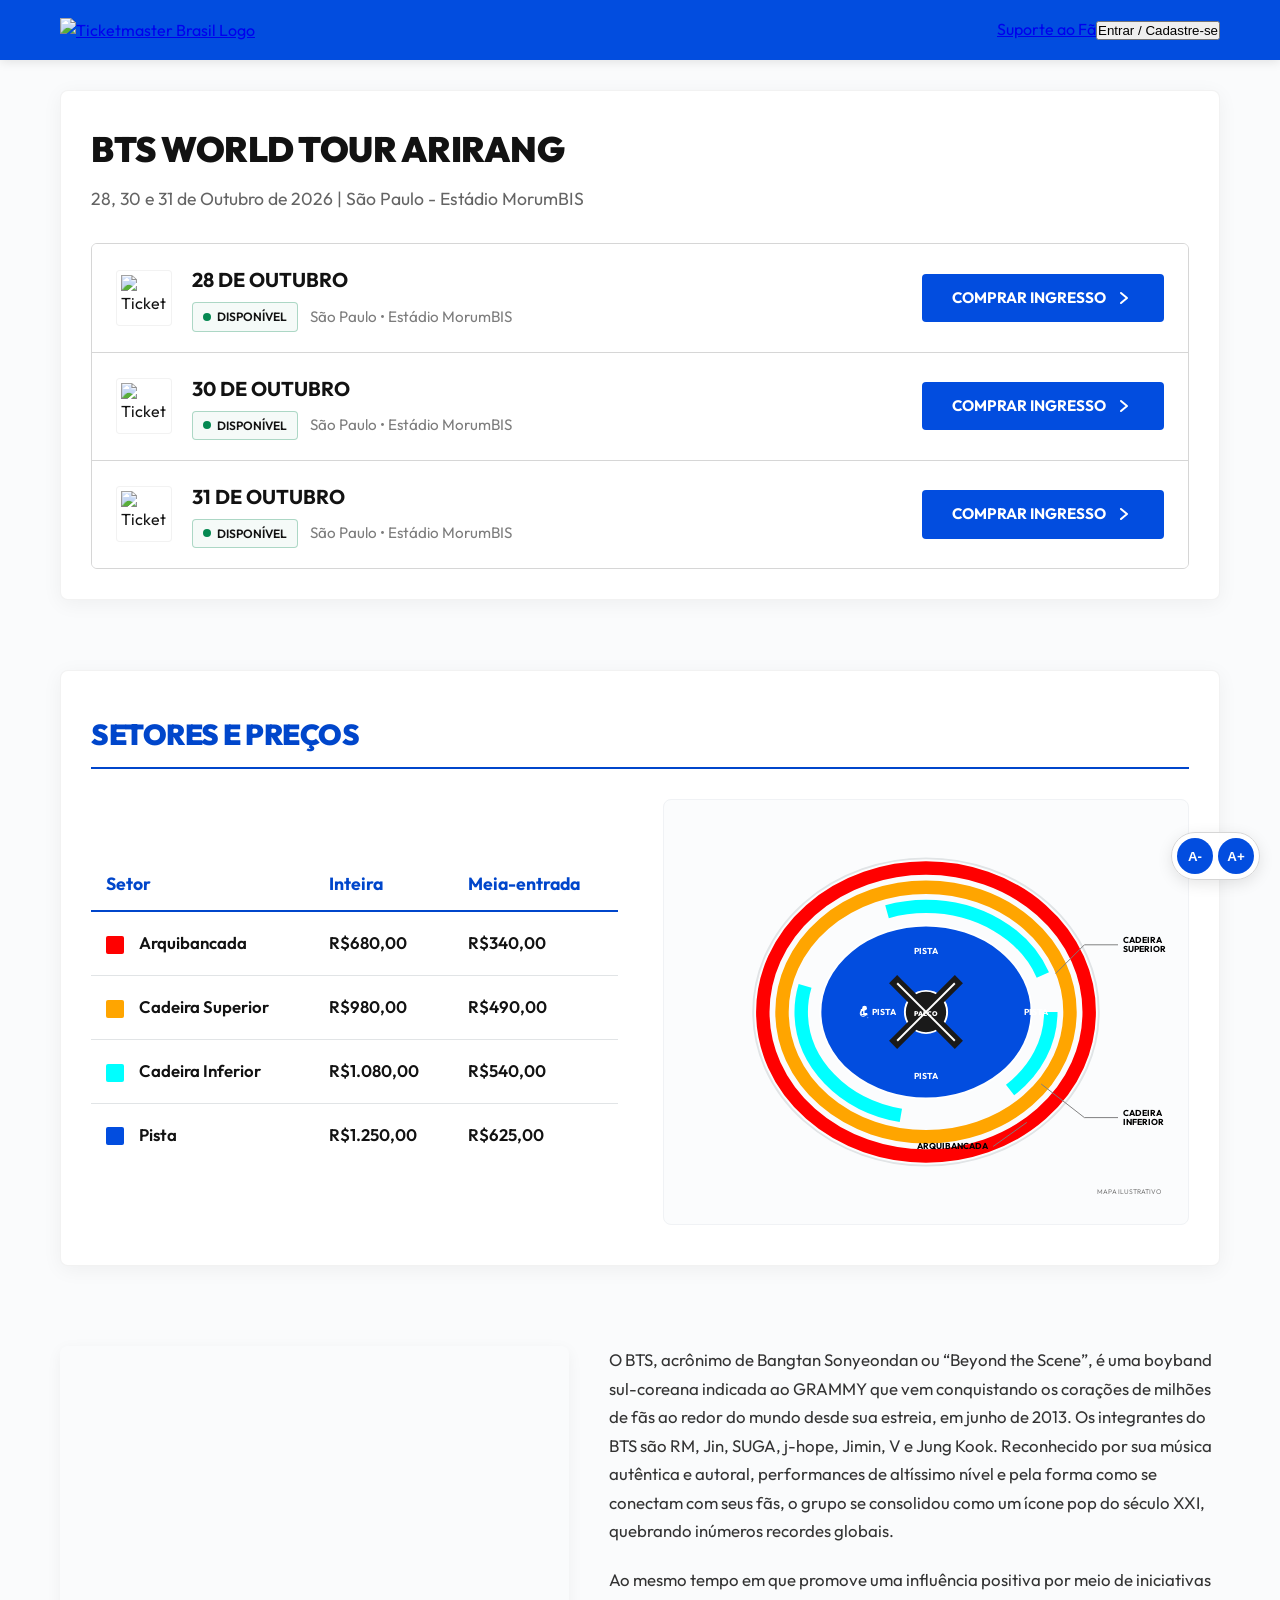
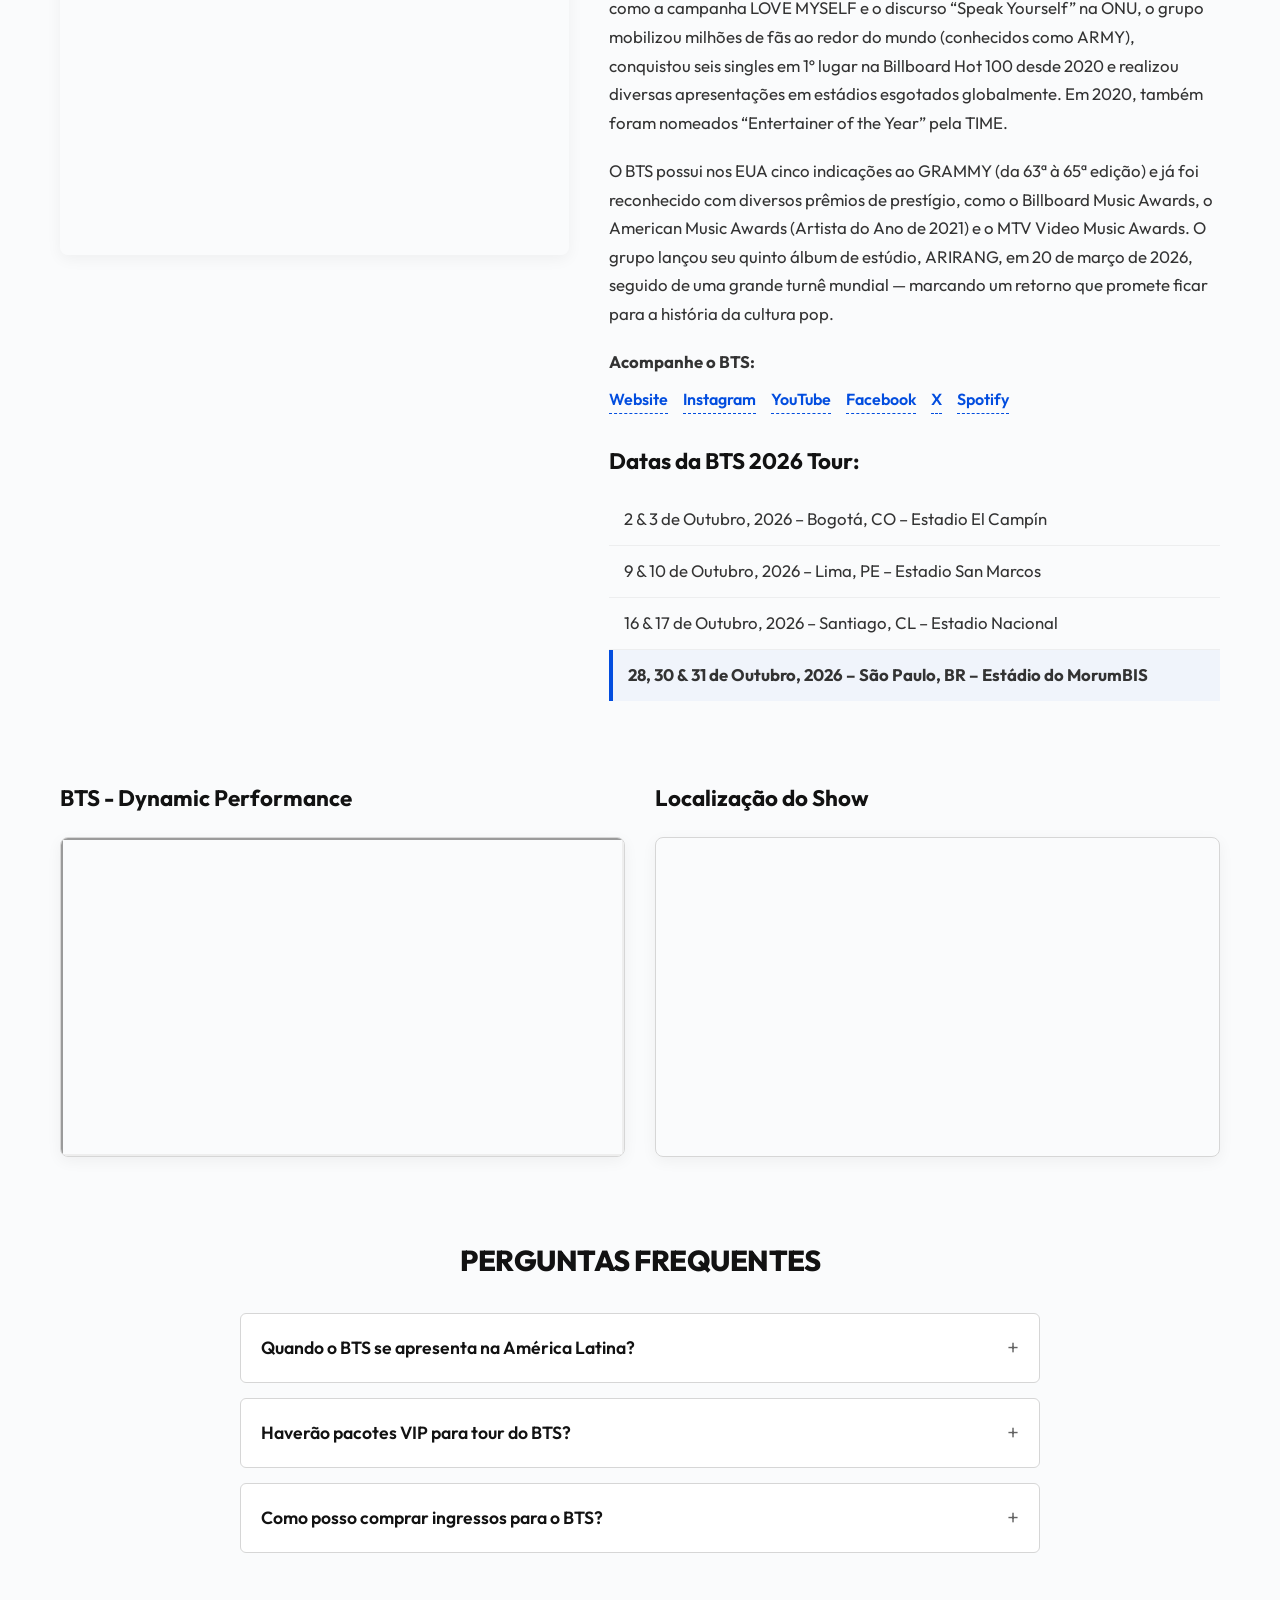
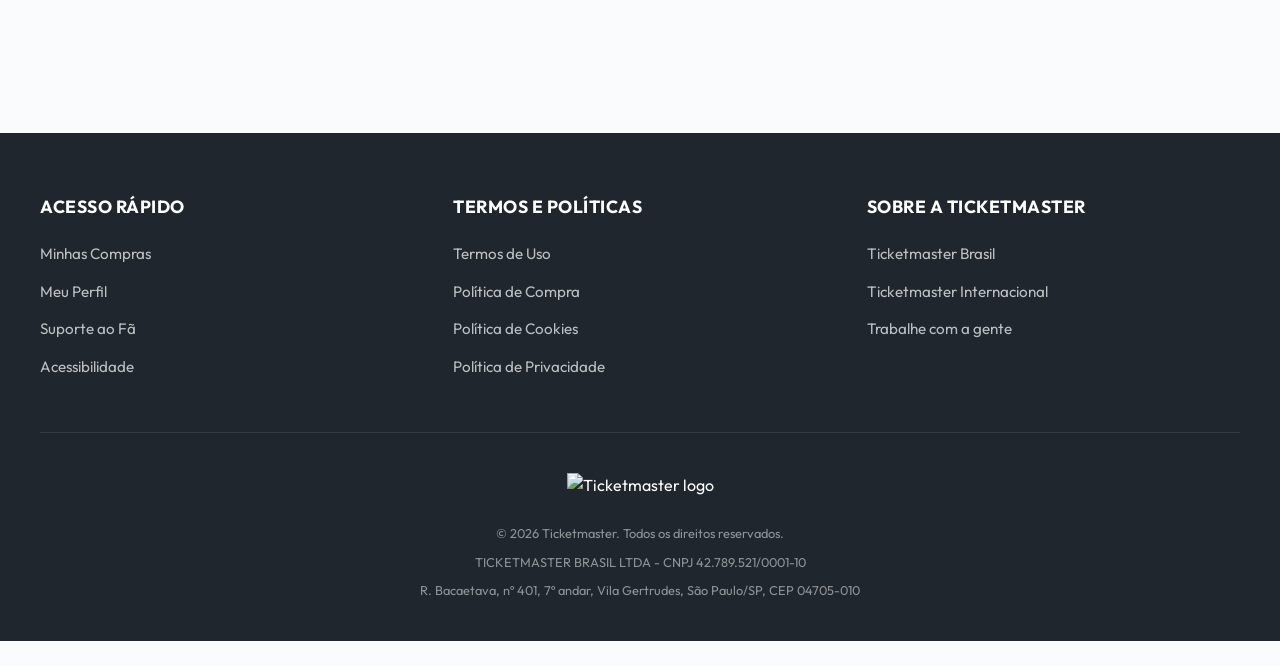
==== commit d7625610: "chore: remove footer social media links and make footer links non-clickable" ====
--- a/index.html
+++ b/index.html
@@ -452,29 +452,29 @@
         <div class="footer-column">
           <h3>Acesso Rápido</h3>
           <ul>
-            <li><a href="#">Minhas Compras</a></li>
-            <li><a href="#">Meu Perfil</a></li>
-            <li><a href="https://help.ticketmaster.com.br/hc/pt-br" target="_blank" rel="noopener">Suporte ao Fã</a></li>
-            <li><a href="#" target="_blank">Acessibilidade</a></li>
+            <li><span class="footer-static-link">Minhas Compras</span></li>
+            <li><span class="footer-static-link">Meu Perfil</span></li>
+            <li><span class="footer-static-link">Suporte ao Fã</span></li>
+            <li><span class="footer-static-link">Acessibilidade</span></li>
           </ul>
         </div>
         
         <div class="footer-column">
           <h3>Termos e Políticas</h3>
           <ul>
-            <li><a href="#" target="_blank">Termos de Uso</a></li>
-            <li><a href="#" target="_blank">Política de Compra</a></li>
-            <li><a href="https://privacy.ticketmaster.com.br/pt/cookie-policy" target="_blank" rel="noopener">Política de Cookies</a></li>
-            <li><a href="https://privacy.ticketmaster.com.br/pt/privacy-policy" target="_blank" rel="noopener">Política de Privacidade</a></li>
+            <li><span class="footer-static-link">Termos de Uso</span></li>
+            <li><span class="footer-static-link">Política de Compra</span></li>
+            <li><span class="footer-static-link">Política de Cookies</span></li>
+            <li><span class="footer-static-link">Política de Privacidade</span></li>
           </ul>
         </div>
         
         <div class="footer-column">
           <h3>Sobre a Ticketmaster</h3>
           <ul>
-            <li><a href="https://business.ticketmaster.com.br/pt/" target="_blank" rel="noopener">Ticketmaster Brasil</a></li>
-            <li><a href="https://business.ticketmaster.com.br/pt/nossa-historia/" target="_blank" rel="noopener">Ticketmaster Internacional</a></li>
-            <li><a href="https://www.linkedin.com/company/ticketmasterBR" target="_blank" rel="noopener">Trabalhe com a gente</a></li>
+            <li><span class="footer-static-link">Ticketmaster Brasil</span></li>
+            <li><span class="footer-static-link">Ticketmaster Internacional</span></li>
+            <li><span class="footer-static-link">Trabalhe com a gente</span></li>
           </ul>
         </div>
       </div>
@@ -485,12 +485,7 @@
         <div class="footer-logo-row">
           <img class="footer-logo" src="https://cdn.boletius.com/ticketmaster/ticketmaster-logo_white.png" alt="Ticketmaster logo">
         </div>
-        <div class="footer-social-row">
-          <a aria-label="Instagram" href="https://www.instagram.com/ticketmasterBR/" target="_blank" rel="noopener"><img alt="Instagram" src="https://cdn.boletius.com/images/1643379600508-instagram.png"></a>
-          <a aria-label="Facebook" href="https://www.facebook.com/ticketmasterbr" target="_blank" rel="noopener"><img alt="Facebook" src="https://cdn.boletius.com/images/1643379516372-facebook.png"></a>
-          <a aria-label="LinkedIn" href="https://www.linkedin.com/company/ticketmasterBR" target="_blank" rel="noopener"><img alt="LinkedIn" src="https://cdn.boletius.com/images/1643379625842-linkedin.png"></a>
-          <a aria-label="Tiktok" href="https://www.tiktok.com/@ticketmasterbr" target="_blank" rel="noopener"><img alt="Tiktok" src="https://cdn.getcrowder.com/images/1691588331940-null-l-tiktok.png"></a>
-        </div>
+        <!-- Social row removed -->
         <div class="footer-legal">
           <p>&copy; 2026 Ticketmaster. Todos os direitos reservados.</p>
           <p>TICKETMASTER BRASIL LTDA - CNPJ 42.789.521/0001-10</p>
--- a/styles.css
+++ b/styles.css
@@ -585,16 +585,13 @@
   margin-bottom: 12px;
 }
 
-.footer-column a {
+.footer-static-link {
   color: #fff;
   opacity: 0.7;
   text-decoration: none;
   font-size: 0.95rem;
-  transition: opacity var(--transition-speed) ease;
-}
-
-.footer-column a:hover {
-  opacity: 1;
+  cursor: default;
+  user-select: none;
 }
 
 .footer-divider {
